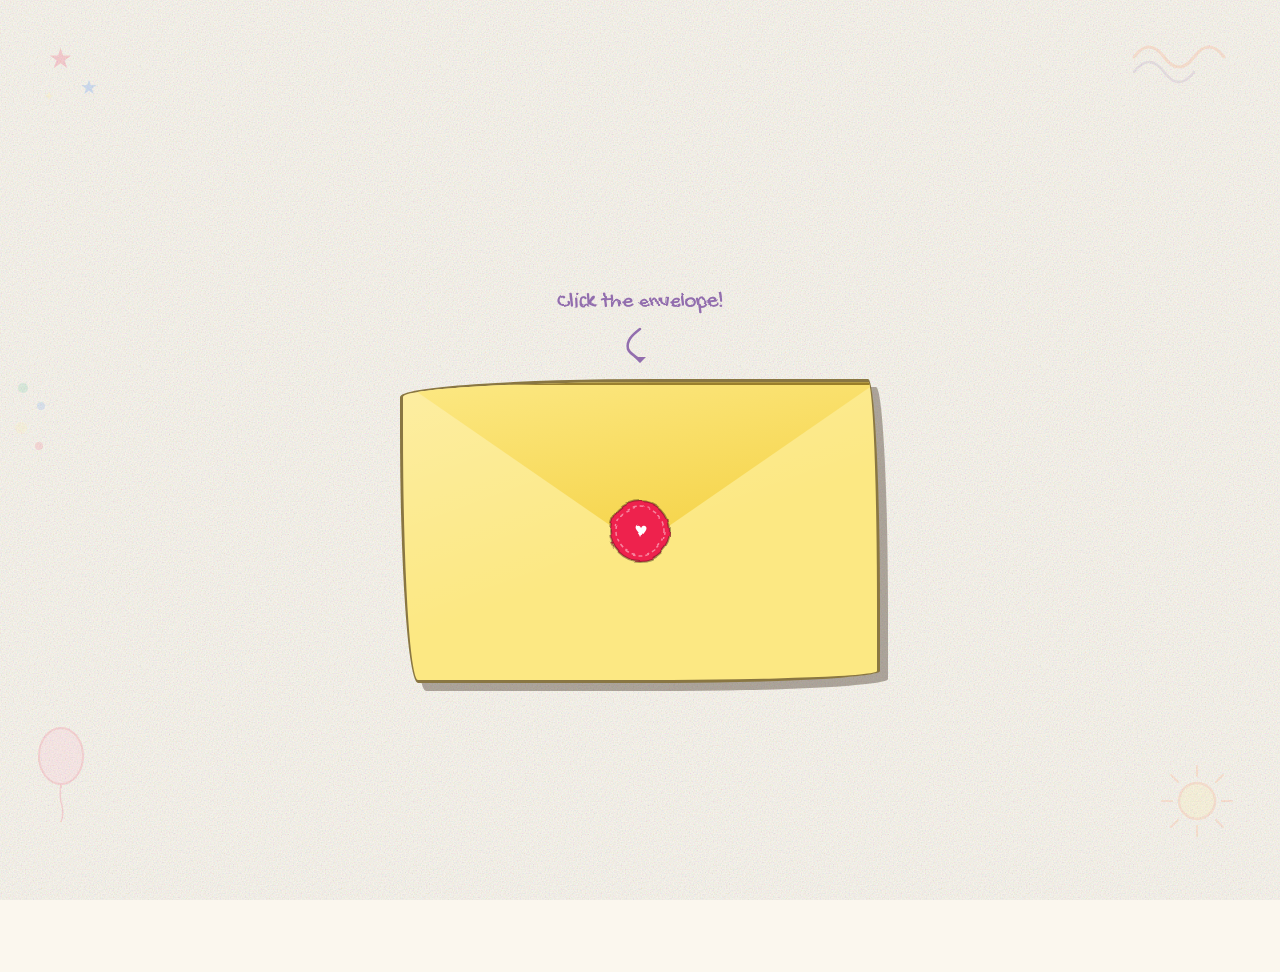
==== index.html @ c488f43e "Deploy birthday card site to GitHub Pages https://claude.ai/code/session_01Gf1XyvmVnpeqKC57etfp1r" ====
<!DOCTYPE html>
<html lang="en">
<head>
  <meta charset="UTF-8" />
  <meta name="viewport" content="width=device-width, initial-scale=1.0, viewport-fit=cover" />
  <meta name="description" content="An interactive birthday card" />
  <title>Happy Birthday!</title>

  <!-- Google Fonts: Gochi Hand (headings) + Patrick Hand (body) -->
  <link rel="preconnect" href="https://fonts.googleapis.com" />
  <link rel="preconnect" href="https://fonts.gstatic.com" crossorigin />
  <link href="https://fonts.googleapis.com/css2?family=Gochi+Hand&family=Patrick+Hand&display=swap" rel="stylesheet" />

  <link rel="stylesheet" href="style.css" />
</head>
<body>

  <!-- ============================================================
       SVG Filter Definitions
       #crayon-displace  — feTurbulence displacement for crayon stroke feel
       #wobble           — mild warp for wobbly borders
       Referenced via CSS filter: url(#crayon-displace) etc.
       ============================================================ -->
  <svg xmlns="http://www.w3.org/2000/svg" width="0" height="0" style="position:absolute;overflow:hidden" aria-hidden="true">
    <defs>
      <filter id="crayon-displace" x="-5%" y="-5%" width="110%" height="110%">
        <feTurbulence type="fractalNoise" baseFrequency="0.04 0.07" numOctaves="3" seed="2" result="noise"/>
        <feDisplacementMap in="SourceGraphic" in2="noise" scale="4" xChannelSelector="R" yChannelSelector="G"/>
      </filter>
      <filter id="wobble" x="-5%" y="-5%" width="110%" height="110%">
        <feTurbulence type="turbulence" baseFrequency="0.02 0.03" numOctaves="2" seed="5" result="noise"/>
        <feDisplacementMap in="SourceGraphic" in2="noise" scale="3" xChannelSelector="R" yChannelSelector="G"/>
      </filter>
    </defs>
  </svg>

  <!-- ============================================================
       Background scattered doodles (purely decorative, aria-hidden)
       ============================================================ -->
  <div class="bg-doodles" aria-hidden="true">
    <!-- top-left star cluster -->
    <svg style="position:absolute;top:4%;left:3%;width:80px;height:80px;opacity:.18" viewBox="0 0 80 80">
      <text x="10" y="32" font-size="28" fill="#EE204D">★</text>
      <text x="42" y="58" font-size="20" fill="#1F75FE">★</text>
      <text x="5"  y="65" font-size="14" fill="#FCE883">✦</text>
    </svg>
    <!-- top-right squiggles -->
    <svg style="position:absolute;top:3%;right:4%;width:100px;height:60px;opacity:.15" viewBox="0 0 100 60">
      <path d="M5 30 Q20 10 35 30 Q50 50 65 30 Q80 10 95 30" stroke="#FF7538" stroke-width="3" fill="none" stroke-linecap="round"/>
      <path d="M5 45 Q20 25 35 45 Q50 65 65 45" stroke="#926EAE" stroke-width="2.5" fill="none" stroke-linecap="round"/>
    </svg>
    <!-- bottom-left balloon doodle -->
    <svg style="position:absolute;bottom:8%;left:2%;width:70px;height:110px;opacity:.15" viewBox="0 0 70 110">
      <ellipse cx="35" cy="38" rx="22" ry="28" fill="#FFAACC" stroke="#EE204D" stroke-width="2"/>
      <path d="M35 66 Q33 78 36 88 Q38 96 35 104" stroke="#EE204D" stroke-width="1.5" fill="none"/>
      <line x1="35" y1="66" x2="35" y2="70" stroke="#EE204D" stroke-width="2"/>
    </svg>
    <!-- bottom-right sun -->
    <svg style="position:absolute;bottom:6%;right:3%;width:90px;height:90px;opacity:.14" viewBox="0 0 90 90">
      <circle cx="45" cy="45" r="18" fill="#FCE883" stroke="#FF7538" stroke-width="2.5"/>
      <g stroke="#FF7538" stroke-width="2" stroke-linecap="round">
        <line x1="45" y1="10" x2="45" y2="20"/>
        <line x1="45" y1="70" x2="45" y2="80"/>
        <line x1="10" y1="45" x2="20" y2="45"/>
        <line x1="70" y1="45" x2="80" y2="45"/>
        <line x1="19" y1="19" x2="26" y2="26"/>
        <line x1="64" y1="64" x2="71" y2="71"/>
        <line x1="71" y1="19" x2="64" y2="26"/>
        <line x1="26" y1="64" x2="19" y2="71"/>
      </g>
    </svg>
    <!-- mid-left dots -->
    <svg style="position:absolute;top:42%;left:1%;width:40px;height:80px;opacity:.12" viewBox="0 0 40 80">
      <circle cx="10" cy="10" r="5" fill="#1CAC78"/>
      <circle cx="28" cy="28" r="4" fill="#1F75FE"/>
      <circle cx="8"  cy="50" r="6" fill="#FCE883"/>
      <circle cx="26" cy="68" r="4" fill="#EE204D"/>
    </svg>
  </div>

  <!-- ============================================================
       Confetti Canvas — full-screen, pointer-events none
       ============================================================ -->
  <canvas id="confetti-canvas" aria-hidden="true"></canvas>

  <!-- ============================================================
       Main Stage
       ============================================================ -->
  <main id="stage" role="main">

    <!-- ======================================================
         SCENE 1 — ENVELOPE
         ====================================================== -->
    <section id="envelope-scene" aria-label="Birthday envelope">

      <!-- Hint text (changes per stage) -->
      <p class="hint" id="envelope-hint" aria-live="polite">Click the envelope!</p>
      <!-- Wobbly arrow doodle -->
      <svg class="hint-arrow" width="48" height="36" viewBox="0 0 48 36" aria-hidden="true">
        <path d="M24 2 C16 8 10 14 12 22 C14 28 20 28 24 34" stroke="#926EAE" stroke-width="2.5" fill="none" stroke-linecap="round"/>
        <polygon points="18,30 24,36 30,30" fill="#926EAE"/>
      </svg>

      <!-- Envelope: must be a button for keyboard accessibility -->
      <div id="envelope-wrap" role="presentation">
        <button id="envelope-btn"
                aria-label="Open the birthday envelope"
                style="position:absolute;inset:0;width:100%;height:100%;background:none;border:none;cursor:pointer;z-index:10;border-radius:inherit">
        </button>

        <!-- The visible envelope body -->
        <div class="env-body" aria-hidden="true">

          <!-- Triangular flap (top of envelope, 3D rotateX on open) -->
          <div class="env-flap"></div>

          <!-- Wax seal (SVG stamp) -->
          <svg class="wax-seal" viewBox="0 0 72 72" aria-hidden="true">
            <circle cx="36" cy="36" r="30" fill="#EE204D" stroke="rgba(44,26,14,.4)" stroke-width="2"/>
            <circle cx="36" cy="36" r="24" fill="none" stroke="rgba(255,255,255,.45)" stroke-width="1.5" stroke-dasharray="4 3"/>
            <text x="36" y="42" text-anchor="middle" font-family="serif" font-size="22" fill="white">♥</text>
          </svg>

          <!-- Pocket: clips peeking contents -->
          <div class="env-pocket">
            <!-- Peeking photo stack (shorter, behind, offset) -->
            <div class="peeking-photos" id="peeking-photos" aria-hidden="true">
              <!-- Visual stack lines to imply multiple photos -->
              <div style="position:absolute;inset:4px;background:#F9F9F9;border-radius:4px;border:2px solid rgba(44,26,14,.15);transform:rotate(4deg)"></div>
              <div style="position:absolute;inset:4px;background:white;border-radius:4px;border:2px solid rgba(44,26,14,.2)"></div>
            </div>

            <!-- Peeking card (taller, in front) -->
            <div class="peeking-card" id="peeking-card" aria-hidden="true">
              <!-- Pull hint floats above card -->
              <span id="pull-hint">Pull the card out ↑</span>
            </div>
          </div><!-- /env-pocket -->

        </div><!-- /env-body -->
      </div><!-- /envelope-wrap -->
    </section>

    <!-- ======================================================
         SCENE 2 — GREETING CARD (free, center-stage)
         ====================================================== -->
    <div id="greeting-card" role="region" aria-label="Greeting card" aria-hidden="true">
      <!-- Doodle decorations inside card -->
      <svg class="card-doodles" width="100%" height="60" viewBox="0 0 280 60" aria-hidden="true" style="display:block;margin-bottom:8px">
        <!-- balloons -->
        <ellipse cx="30" cy="28" rx="14" ry="18" fill="#EE204D" opacity=".85"/>
        <line x1="30" y1="46" x2="28" y2="58" stroke="#B4674D" stroke-width="1.5"/>
        <ellipse cx="58" cy="22" rx="12" ry="16" fill="#1F75FE" opacity=".85"/>
        <line x1="58" y1="38" x2="60" y2="58" stroke="#B4674D" stroke-width="1.5"/>
        <ellipse cx="82" cy="30" rx="11" ry="14" fill="#FCE883" stroke="#FF7538" stroke-width="1.5" opacity=".9"/>
        <line x1="82" y1="44" x2="80" y2="58" stroke="#B4674D" stroke-width="1.5"/>
        <!-- sun top-right -->
        <circle cx="248" cy="18" r="12" fill="#FCE883" stroke="#FF7538" stroke-width="1.5"/>
        <g stroke="#FF7538" stroke-width="1.5" stroke-linecap="round">
          <line x1="248" y1="2"  x2="248" y2="6"/>
          <line x1="248" y1="30" x2="248" y2="34"/>
          <line x1="233" y1="18" x2="237" y2="18"/>
          <line x1="259" y1="18" x2="263" y2="18"/>
          <line x1="238" y1="8"  x2="241" y2="11"/>
          <line x1="255" y1="25" x2="258" y2="28"/>
        </g>
        <!-- squiggle separator -->
        <path d="M100 52 Q115 42 130 52 Q145 62 160 52 Q175 42 190 52 Q205 62 220 52" stroke="#926EAE" stroke-width="2" fill="none" stroke-linecap="round" opacity=".7"/>
      </svg>

      <h1 id="card-greeting-text"></h1>

      <!-- More doodles below the text -->
      <svg class="card-doodles" width="100%" height="48" viewBox="0 0 280 48" aria-hidden="true" style="display:block;margin-top:10px">
        <!-- confetti dots -->
        <circle cx="20"  cy="20" r="5" fill="#EE204D"/>
        <circle cx="45"  cy="35" r="4" fill="#1CAC78"/>
        <circle cx="70"  cy="12" r="6" fill="#FCE883" stroke="#FF7538" stroke-width="1"/>
        <circle cx="200" cy="30" r="5" fill="#1F75FE"/>
        <circle cx="228" cy="14" r="4" fill="#FFAACC"/>
        <circle cx="255" cy="36" r="6" fill="#926EAE"/>
        <!-- stars -->
        <text x="100" y="28" font-size="16" fill="#FF7538">★</text>
        <text x="140" y="22" font-size="12" fill="#1CAC78">✦</text>
        <text x="165" y="38" font-size="18" fill="#EE204D">★</text>
      </svg>
    </div>

    <!-- ======================================================
         SCENE 3 — LETTER (folded accordion)
         ====================================================== -->
    <section id="letter-scene" aria-label="Birthday letter">
      <p class="fold-hint" id="fold-hint">Pull down to unfold ✶</p>

      <div id="letter-accordion"
           role="region"
           aria-label="Unfolding letter"
           style="perspective: 800px;">

        <!-- Panel 1 (always visible, top) -->
        <div class="letter-panel" id="panel-1" style="transform-origin: bottom center; position:relative; z-index:4;">
          <h2 id="letter-title-el"></h2>
          <p id="letter-p0"></p>
        </div>

        <!-- Panel 2: opens downward, transform-origin top -->
        <div class="letter-panel" id="panel-2" style="transform-origin: top center; position:relative; z-index:3; transform: rotateX(-180deg);">
          <p id="letter-p1"></p>
        </div>

        <!-- Panel 3: zig-zag, opens downward, transform-origin top -->
        <div class="letter-panel" id="panel-3" style="transform-origin: top center; position:relative; z-index:2; transform: rotateX(180deg);">
          <p id="letter-p2"></p>
        </div>

        <!-- Panel 4: opens downward, transform-origin top -->
        <div class="letter-panel" id="panel-4" style="transform-origin: top center; position:relative; z-index:1; transform: rotateX(-180deg);">
          <p id="letter-p3"></p>
          <span class="signoff" id="letter-signoff-el"></span>
          <p class="ps">P.S. There's something else in the envelope… 📸 Pull out the photos!</p>
          <!-- doodle arrow pointing down -->
          <svg width="40" height="30" viewBox="0 0 40 30" style="display:block;margin:8px auto 0" aria-hidden="true">
            <path d="M20 2 Q18 14 20 22" stroke="#FF7538" stroke-width="2.5" fill="none" stroke-linecap="round"/>
            <polygon points="14,20 20,28 26,20" fill="#FF7538"/>
          </svg>
        </div>

      </div>
    </section>

    <!-- ======================================================
         SCENE 4 — GALLERY (polaroid stack from envelope)
         ====================================================== -->
    <section id="gallery-scene" aria-label="Photo gallery">
      <p class="swipe-hint" id="swipe-hint">Swipe the photos ↔</p>

      <!-- Second envelope (reappears to hold photos) -->
      <div id="gallery-envelope-wrap" role="presentation">
        <div class="env-body" aria-hidden="true" style="background:#FCE883;border:3px solid rgba(44,26,14,.5)">
          <div class="env-flap" style="pointer-events:none"></div>
          <div class="env-pocket" id="gallery-pocket">
            <!-- Polaroid stack is injected here by JS -->
          </div>
        </div>
      </div>

      <!-- Free polaroid stack (center stage after pull-out) — filled by JS -->
      <div id="polaroid-free-stack" aria-label="Swipeable photo stack" style="position:relative;width:clamp(140px,45vmin,230px);height:clamp(200px,60vmin,310px);margin-top:24px;display:none">
      </div>

    </section>

  </main><!-- /stage -->

  <!-- Load config first so CONFIG is available in app.js -->
  <script src="config.js"></script>
  <script src="app.js"></script>
</body>
</html>
---- style.css ----
/* ============================================================
   style.css — Birthday Card Visual Style
   "Crayola crayon" aesthetic: wobbly borders, stop-motion feel
   ============================================================ */

/* ---------- Google Fonts ---------- */
@import url('https://fonts.googleapis.com/css2?family=Gochi+Hand&family=Patrick+Hand&display=swap');

/* ---------- CSS Custom Properties ---------- */
:root {
  --crayon-red:    #EE204D;
  --crayon-orange: #FF7538;
  --crayon-yellow: #FCE883;
  --crayon-green:  #1CAC78;
  --crayon-blue:   #1F75FE;
  --crayon-violet: #926EAE;
  --crayon-pink:   #FFAACC;
  --crayon-brown:  #B4674D;
  --paper:         #FBF7EE;
  --ink:           #2C1A0E;

  --font-hand:  'Gochi Hand', cursive;
  --font-body:  'Patrick Hand', cursive;

  /* chunky shadow offsets */
  --shadow-sm:  3px 3px 0 rgba(44,26,14,.25);
  --shadow-md:  5px 5px 0 rgba(44,26,14,.3);
  --shadow-lg:  8px 8px 0 rgba(44,26,14,.35);
}

/* ---------- Reset & Base ---------- */
*, *::before, *::after { box-sizing: border-box; margin: 0; padding: 0; }

html, body {
  height: 100%;
  overflow-x: hidden;
  overscroll-behavior: none;           /* stop pull-to-refresh */
  background-color: var(--paper);
  color: var(--ink);
  font-family: var(--font-body);
  font-size: 16px;
}

/* Grain overlay — SVG feTurbulence as data-URI */
body::before {
  content: '';
  position: fixed;
  inset: 0;
  pointer-events: none;
  z-index: 0;
  opacity: .35;
  background-image: url("data:image/svg+xml,%3Csvg xmlns='http://www.w3.org/2000/svg' width='300' height='300'%3E%3Cfilter id='noise'%3E%3CfeTurbulence type='fractalNoise' baseFrequency='0.75' numOctaves='4' stitchTiles='stitch'/%3E%3C/filter%3E%3Crect width='300' height='300' filter='url(%23noise)' opacity='1'/%3E%3C/svg%3E");
  background-size: 300px 300px;
}

/* ---------- Stage wrapper ---------- */
#stage {
  position: relative;
  z-index: 1;
  display: flex;
  flex-direction: column;
  align-items: center;
  min-height: 100dvh;
  padding: clamp(16px, 4vmin, 48px);
  gap: 24px;
}

/* ---------- Background doodles ---------- */
.bg-doodles {
  position: fixed;
  inset: 0;
  pointer-events: none;
  z-index: 0;
  overflow: hidden;
}

/* ---------- SVG Filters (defined in HTML, referenced here) ---------- */

/* Crayon filter applied to headings and decorative text */
.crayon-text {
  filter: url(#crayon-displace);
}

/* ---------- STAGE 1 — Envelope ---------- */
#envelope-scene {
  display: flex;
  flex-direction: column;
  align-items: center;
  justify-content: center;
  min-height: 100dvh;
  width: 100%;
  position: relative;
}

/* hint text */
.hint {
  font-family: var(--font-hand);
  font-size: clamp(1rem, 3vmin, 1.4rem);
  color: var(--crayon-violet);
  filter: url(#crayon-displace);
  margin-bottom: 12px;
  animation: hint-wiggle 2s steps(4) infinite;
  user-select: none;
}

@keyframes hint-wiggle {
  0%   { transform: rotate(0deg); }
  25%  { transform: rotate(-2deg); }
  50%  { transform: rotate(0deg); }
  75%  { transform: rotate(2deg); }
  100% { transform: rotate(0deg); }
}

/* wobbly arrow doodle under hint */
.hint-arrow {
  display: block;
  margin: 0 auto 16px;
  animation: arrow-bounce 1.5s steps(3) infinite;
}

@keyframes arrow-bounce {
  0%,100% { transform: translateY(0); }
  50%      { transform: translateY(6px); }
}

/* ---------- Envelope component ---------- */
#envelope-wrap {
  position: relative;
  width: clamp(260px, 70vmin, 480px);
  /* perspective for 3-D flap */
  perspective: 800px;
  cursor: pointer;
  animation: env-idle 3s steps(6) infinite;
}

@keyframes env-idle {
  0%,100% { transform: rotate(0deg) translateY(0); }
  20%      { transform: rotate(-1deg) translateY(-3px); }
  40%      { transform: rotate(0deg) translateY(-6px); }
  60%      { transform: rotate(1deg) translateY(-3px); }
  80%      { transform: rotate(0deg) translateY(0); }
}

#envelope-wrap.flap-open { animation: none; }

/* Envelope body */
.env-body {
  position: relative;
  width: 100%;
  padding-bottom: 62%;             /* landscape ratio */
  background: var(--crayon-yellow);
  border: 3px solid rgba(44,26,14,.55);
  border-radius: 255px 12px 230px 18px / 18px 230px 12px 255px;
  box-shadow: var(--shadow-lg);
  overflow: hidden;
}

/* Inner envelope shading */
.env-body::after {
  content: '';
  position: absolute;
  inset: 0;
  background: linear-gradient(160deg, rgba(255,255,255,.25) 0%, transparent 55%);
  pointer-events: none;
}

/* Envelope pocket — clips the peeking card and photos */
.env-pocket {
  position: absolute;
  bottom: 0;
  left: 0;
  right: 0;
  /* top half of envelope body = envelope opening */
  top: 38%;
  overflow: hidden;
  z-index: 2;
}

/* Wax seal */
.wax-seal {
  position: absolute;
  top: 50%;
  left: 50%;
  transform: translate(-50%, -50%);
  width: clamp(48px, 10vmin, 72px);
  height: clamp(48px, 10vmin, 72px);
  z-index: 5;
  filter: url(#crayon-displace);
  transition: opacity .3s steps(3);
}

#envelope-wrap.flap-open .wax-seal { opacity: 0; pointer-events: none; }

/* Envelope flap */
.env-flap {
  position: absolute;
  top: 0;
  left: 0;
  right: 0;
  height: 55%;
  background: #F4D03F;
  border: 3px solid rgba(44,26,14,.45);
  border-bottom: none;
  border-radius: 12px 6px 0 0;
  transform-origin: top center;
  transform-style: preserve-3d;
  /* closed */
  transform: rotateX(0deg);
  transition: transform .6s steps(8);
  z-index: 4;
  clip-path: polygon(0 0, 100% 0, 50% 100%);
  background: linear-gradient(170deg, #FCE883 0%, #F4D03F 100%);
}

#envelope-wrap.flap-open .env-flap {
  transform: rotateX(-175deg);
}

/* ---------- Peeking card and photo stack ---------- */
.peeking-card,
.peeking-photos {
  position: absolute;
  bottom: 0;
  transition: bottom .5s steps(6);
}

/* only appear after flap opens */
.peeking-card {
  left: 50%;
  transform: translateX(-50%);
  width: 45%;
  height: 140%;          /* taller than pocket so it peeks */
  background: white;
  border: 3px solid rgba(44,26,14,.4);
  border-radius: 8px 8px 4px 4px;
  box-shadow: var(--shadow-md);
  cursor: grab;
  z-index: 3;
  display: flex;
  align-items: flex-end;
  justify-content: center;
  padding-bottom: 6px;
  font-family: var(--font-hand);
  font-size: .75rem;
  color: var(--crayon-violet);
  opacity: 0;
  pointer-events: none;
  touch-action: none;
}

.peeking-photos {
  left: 62%;
  width: 35%;
  height: 100%;
  background: white;
  border: 3px solid rgba(44,26,14,.4);
  border-radius: 8px 8px 4px 4px;
  box-shadow: 3px 3px 0 rgba(44,26,14,.2);
  z-index: 2;
  opacity: 0;
  pointer-events: none;
  transform: translateX(-10%) rotate(6deg);
}

#envelope-wrap.flap-open .peeking-card,
#envelope-wrap.flap-open .peeking-photos {
  opacity: 1;
}

#envelope-wrap.flap-open .peeking-card {
  pointer-events: auto;
  bottom: 30%;   /* peek amount */
}

#envelope-wrap.flap-open .peeking-photos {
  bottom: 10%;
}

/* ---------- Drag hint on the card ---------- */
#pull-hint {
  position: absolute;
  top: -2.5rem;
  left: 50%;
  transform: translateX(-50%);
  font-family: var(--font-hand);
  font-size: clamp(.8rem, 2.5vmin, 1rem);
  color: var(--crayon-blue);
  white-space: nowrap;
  opacity: 0;
  transition: opacity .4s steps(4);
  pointer-events: none;
  filter: url(#crayon-displace);
}
#envelope-wrap.flap-open #pull-hint { opacity: 1; }

/* ---------- STAGE 2 — Greeting Card (free) ---------- */
#greeting-card {
  display: none;
  position: fixed;
  top: 50%;
  left: 50%;
  transform: translate(-50%, -50%);
  width: clamp(220px, 60vmin, 360px);
  background: white;
  border: 4px solid rgba(44,26,14,.5);
  border-radius: 230px 18px 210px 22px / 22px 215px 18px 230px;
  box-shadow: var(--shadow-lg);
  padding: clamp(24px, 5vmin, 40px) clamp(20px, 4vmin, 32px);
  z-index: 20;
  text-align: center;
  filter: url(#crayon-displace);
}

#greeting-card h1 {
  font-family: var(--font-hand);
  font-size: clamp(1.6rem, 6vmin, 2.8rem);
  color: var(--crayon-red);
  line-height: 1.2;
  margin-bottom: .75rem;
}

/* card doodles */
.card-doodles {
  pointer-events: none;
  user-select: none;
}

/* ---------- Confetti Canvas ---------- */
#confetti-canvas {
  position: fixed;
  inset: 0;
  z-index: 30;
  pointer-events: none;
  display: none;
}

/* ---------- STAGE 3 — Letter ---------- */
#letter-scene {
  display: none;
  flex-direction: column;
  align-items: center;
  width: 100%;
  max-width: 540px;
  margin: 0 auto;
  padding: 24px 0 80px;
  z-index: 10;
  position: relative;
}

/* Accordion letter wrapper */
#letter-accordion {
  width: clamp(260px, 85vw, 460px);
  position: relative;
  cursor: ns-resize;
  touch-action: none;
  user-select: none;
}

/* Each letter panel */
.letter-panel {
  position: relative;
  background: white;
  border: 3px solid rgba(44,26,14,.4);
  border-radius: 6px 18px 6px 18px / 18px 6px 18px 6px;
  overflow: hidden;
  /* lined-paper */
  background-image:
    repeating-linear-gradient(
      transparent,
      transparent 27px,
      #BDE0FF 28px
    );
  background-size: 100% 28px;
  background-position-y: 40px;
  padding: 12px 20px 20px;
  box-shadow: var(--shadow-sm);
  transform-origin: top center;
  /* start folded */
  transition: transform .1s steps(2);
}

/* crease shadow on folded panels */
.letter-panel + .letter-panel::before {
  content: '';
  position: absolute;
  top: 0;
  left: 0;
  right: 0;
  height: 10px;
  background: linear-gradient(to bottom, rgba(0,0,0,.15), transparent);
  pointer-events: none;
  z-index: 1;
}

.letter-panel h2 {
  font-family: var(--font-hand);
  font-size: clamp(1.2rem, 4vmin, 1.7rem);
  color: var(--crayon-blue);
  margin-bottom: 16px;
  margin-top: 8px;
  filter: url(#crayon-displace);
}

.letter-panel p {
  font-family: var(--font-body);
  font-size: clamp(.9rem, 2.5vmin, 1.05rem);
  line-height: 1.75;
  color: var(--ink);
  margin-bottom: 12px;
}

.letter-panel .signoff {
  font-family: var(--font-hand);
  font-size: clamp(1rem, 3vmin, 1.25rem);
  color: var(--crayon-violet);
  margin-top: 16px;
  display: block;
}

.letter-panel .ps {
  margin-top: 20px;
  font-family: var(--font-hand);
  font-size: clamp(.85rem, 2.5vmin, 1rem);
  color: var(--crayon-orange);
}

.fold-hint {
  font-family: var(--font-hand);
  font-size: clamp(.9rem, 2.8vmin, 1.1rem);
  color: var(--crayon-green);
  text-align: center;
  margin-bottom: 4px;
  filter: url(#crayon-displace);
  animation: hint-wiggle 2.5s steps(4) infinite;
}

/* ---------- STAGE 4 — Polaroid Gallery ---------- */
#gallery-scene {
  display: none;
  flex-direction: column;
  align-items: center;
  width: 100%;
  padding: 24px 0 80px;
  z-index: 10;
  position: relative;
}

#gallery-envelope-wrap {
  position: relative;
  width: clamp(240px, 65vmin, 420px);
  perspective: 800px;
  margin-bottom: 32px;
}

/* reuse env-body style for gallery envelope */
#gallery-envelope-wrap .env-body {
  cursor: default;
}

/* polaroid stack container inside gallery envelope pocket */
#polaroid-stack {
  position: absolute;
  bottom: 0;
  left: 50%;
  transform: translateX(-50%);
  width: 55%;
  z-index: 3;
  cursor: grab;
  touch-action: none;
  transition: bottom .4s steps(5);
}

#gallery-envelope-wrap.photos-visible #polaroid-stack {
  bottom: 32%;
}

/* Individual polaroid */
.polaroid {
  position: absolute;
  bottom: 0;
  left: 50%;
  width: clamp(140px, 40vmin, 220px);
  background: white;
  border: 3px solid rgba(44,26,14,.3);
  box-shadow: var(--shadow-md);
  padding: clamp(8px, 2vmin, 12px);
  padding-bottom: clamp(28px, 7vmin, 44px);
  border-radius: 4px;
  transform-origin: center bottom;
  pointer-events: none;
  user-select: none;
}

/* tape strip on top of polaroid */
.polaroid::before {
  content: '';
  position: absolute;
  top: -10px;
  left: 50%;
  transform: translateX(-50%) rotate(-3deg);
  width: 40%;
  height: 18px;
  background: rgba(252,232,131,.7);
  border: 1px solid rgba(44,26,14,.2);
  border-radius: 2px;
}

.polaroid.top-card {
  pointer-events: auto;
}

/* photo area inside polaroid */
.polaroid-photo {
  width: 100%;
  /* 4:3 */
  padding-bottom: 75%;
  position: relative;
  overflow: hidden;
  background: #ddd;
}

.polaroid-photo img {
  position: absolute;
  inset: 0;
  width: 100%;
  height: 100%;
  object-fit: cover;
  display: block;
}

/* crayon placeholder canvas */
.polaroid-photo canvas {
  position: absolute;
  inset: 0;
  width: 100%;
  height: 100%;
}

.polaroid-caption {
  font-family: var(--font-hand);
  font-size: clamp(.75rem, 2.2vmin, .95rem);
  color: var(--ink);
  text-align: center;
  margin-top: 6px;
  line-height: 1.3;
}

/* swipe hint */
.swipe-hint {
  font-family: var(--font-hand);
  font-size: clamp(.85rem, 2.5vmin, 1rem);
  color: var(--crayon-pink);
  margin-top: 12px;
  filter: url(#crayon-displace);
  animation: hint-wiggle 2s steps(4) infinite;
}

/* ---------- Freestanding greeting-card (pulled out) ---------- */
#greeting-card.visible {
  display: block;
  animation: card-pop-in .5s steps(5) forwards;
}

@keyframes card-pop-in {
  0%   { transform: translate(-50%, -50%) scale(.4) rotate(-8deg); opacity: 0; }
  40%  { transform: translate(-50%, -50%) scale(1.08) rotate(2deg); opacity: 1; }
  70%  { transform: translate(-50%, -50%) scale(.97) rotate(-1deg); }
  100% { transform: translate(-50%, -50%) scale(1) rotate(0deg); }
}

/* ---------- Letter reveal animation ---------- */
@keyframes letter-drop {
  0%   { transform: translateY(-60px); opacity: 0; }
  40%  { transform: translateY(6px);   opacity: 1; }
  70%  { transform: translateY(-3px); }
  100% { transform: translateY(0); }
}

/* ---------- Polaroid fling animation ---------- */
@keyframes polaroid-fling-left {
  0%   { transform: translateX(0)      rotate(0deg);    opacity: 1; }
  50%  { transform: translateX(-180px) rotate(-30deg);  opacity: .6; }
  100% { transform: translateX(-400px) rotate(-55deg);  opacity: 0; }
}
@keyframes polaroid-fling-right {
  0%   { transform: translateX(0)     rotate(0deg);   opacity: 1; }
  50%  { transform: translateX(180px) rotate(30deg);  opacity: .6; }
  100% { transform: translateX(400px) rotate(55deg);  opacity: 0; }
}

/* ---------- Utility ---------- */
.hidden { display: none !important; }

/* wide screens — decorative side doodles */
@media (min-width: 740px) {
  .bg-doodles svg {
    opacity: .22;
  }
}
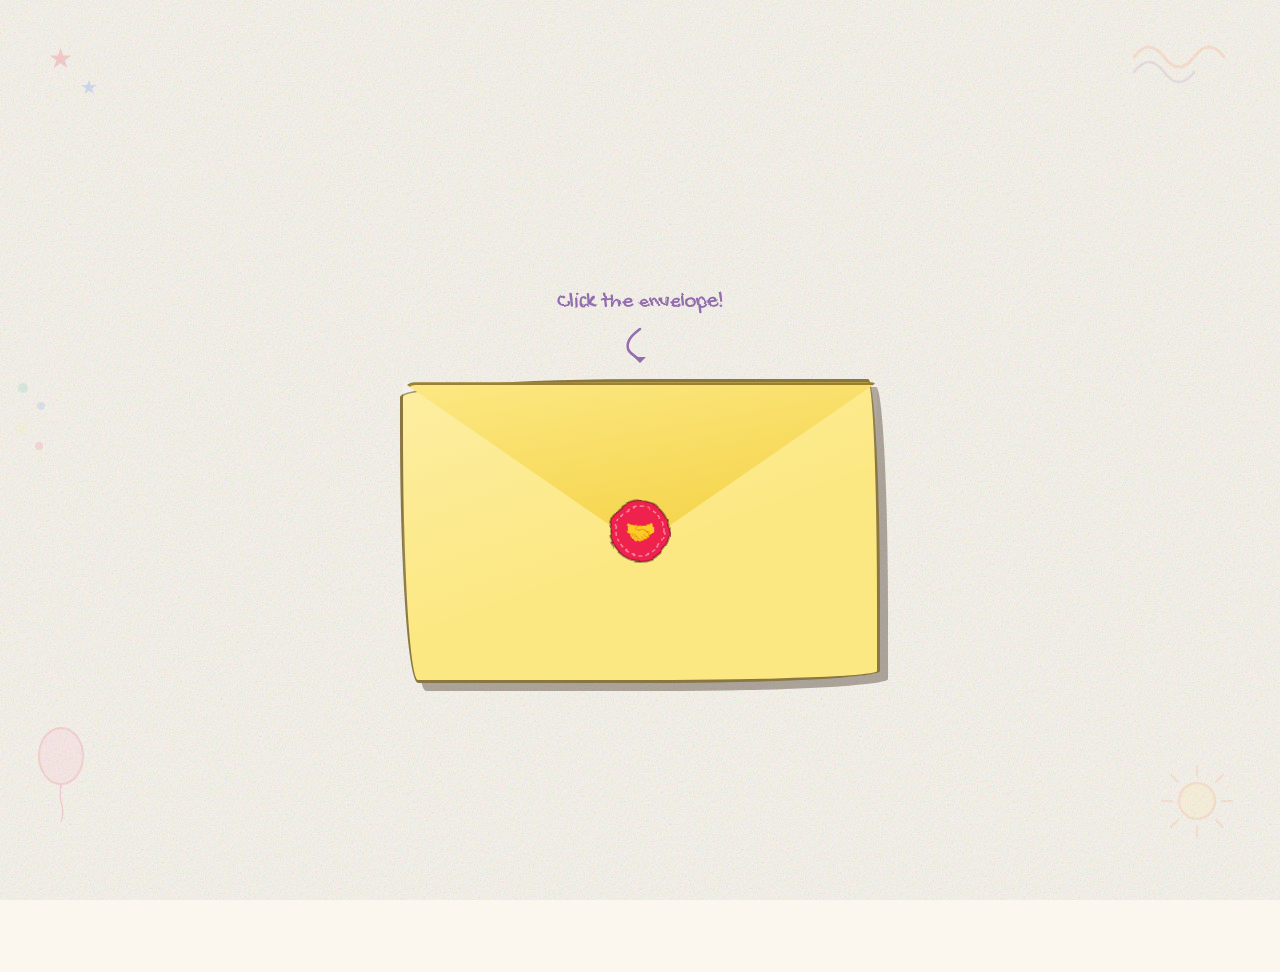
==== commit c8c73872: "Deploy UX fix round https://claude.ai/code/session_01Gf1XyvmVnpeqKC57etfp1r" ====
--- a/index.html
+++ b/index.html
@@ -118,26 +118,29 @@
           <svg class="wax-seal" viewBox="0 0 72 72" aria-hidden="true">
             <circle cx="36" cy="36" r="30" fill="#EE204D" stroke="rgba(44,26,14,.4)" stroke-width="2"/>
             <circle cx="36" cy="36" r="24" fill="none" stroke="rgba(255,255,255,.45)" stroke-width="1.5" stroke-dasharray="4 3"/>
-            <text x="36" y="42" text-anchor="middle" font-family="serif" font-size="22" fill="white">♥</text>
+            <text x="36" y="44" text-anchor="middle" font-family="serif" font-size="24">🤝</text>
           </svg>
 
-          <!-- Pocket: clips peeking contents -->
+          <!-- Pocket: provides the paper-in-envelope look -->
           <div class="env-pocket">
-            <!-- Peeking photo stack (shorter, behind, offset) -->
-            <div class="peeking-photos" id="peeking-photos" aria-hidden="true">
-              <!-- Visual stack lines to imply multiple photos -->
-              <div style="position:absolute;inset:4px;background:#F9F9F9;border-radius:4px;border:2px solid rgba(44,26,14,.15);transform:rotate(4deg)"></div>
-              <div style="position:absolute;inset:4px;background:white;border-radius:4px;border:2px solid rgba(44,26,14,.2)"></div>
-            </div>
-
-            <!-- Peeking card (taller, in front) -->
-            <div class="peeking-card" id="peeking-card" aria-hidden="true">
-              <!-- Pull hint floats above card -->
-              <span id="pull-hint">Pull the card out ↑</span>
-            </div>
           </div><!-- /env-pocket -->
 
         </div><!-- /env-body -->
+
+        <!-- Peeking items live OUTSIDE env-body so overflow:hidden doesn't clip them -->
+        <!-- Peeking photo stack (shorter, behind, offset) -->
+        <div class="peeking-photos" id="peeking-photos" aria-hidden="true">
+          <!-- Visual stack lines to imply multiple photos -->
+          <div style="position:absolute;inset:4px;background:#F9F9F9;border-radius:4px;border:2px solid rgba(44,26,14,.15);transform:rotate(4deg)"></div>
+          <div style="position:absolute;inset:4px;background:white;border-radius:4px;border:2px solid rgba(44,26,14,.2)"></div>
+        </div>
+
+        <!-- Peeking card (taller, in front) -->
+        <div class="peeking-card" id="peeking-card" aria-hidden="true">
+          <!-- Pull hint floats above card -->
+          <span id="pull-hint">Pull the card out ↑</span>
+        </div>
+
       </div><!-- /envelope-wrap -->
     </section>
 
@@ -190,7 +193,7 @@
          SCENE 3 — LETTER (folded accordion)
          ====================================================== -->
     <section id="letter-scene" aria-label="Birthday letter">
-      <p class="fold-hint" id="fold-hint">Pull down to unfold ✶</p>
+      <p class="fold-hint" id="fold-hint">Tap or pull down to unfold ✶</p>
 
       <div id="letter-accordion"
            role="region"
@@ -250,7 +253,25 @@
 
     </section>
 
+    <!-- ======================================================
+         NAV BAR — Letter <-> Gallery navigation (Bug 5)
+         ====================================================== -->
+    <nav id="scene-nav" class="scene-nav hidden" aria-label="Navigate scenes">
+      <button id="nav-letter-btn" class="nav-btn nav-btn--active">✉ Letter</button>
+      <button id="nav-gallery-btn" class="nav-btn">📸 Photos</button>
+    </nav>
+
   </main><!-- /stage -->
+
+  <!-- ======================================================
+       POLAROID MODAL — tap to zoom (Bug 7)
+       ====================================================== -->
+  <div id="polaroid-modal" class="polaroid-modal hidden" role="dialog" aria-modal="true" aria-label="Photo enlarged">
+    <div class="polaroid-modal-backdrop"></div>
+    <div class="polaroid-modal-inner">
+      <!-- polaroid content injected by JS -->
+    </div>
+  </div>
 
   <!-- Load config first so CONFIG is available in app.js -->
   <script src="config.js"></script>
--- a/style.css
+++ b/style.css
@@ -60,6 +60,7 @@
   display: flex;
   flex-direction: column;
   align-items: center;
+  min-height: 100vh;
   min-height: 100dvh;
   padding: clamp(16px, 4vmin, 48px);
   gap: 24px;
@@ -87,6 +88,7 @@
   flex-direction: column;
   align-items: center;
   justify-content: center;
+  min-height: 100vh;
   min-height: 100dvh;
   width: 100%;
   position: relative;
@@ -152,7 +154,6 @@
   border: 3px solid rgba(44,26,14,.55);
   border-radius: 255px 12px 230px 18px / 18px 230px 12px 255px;
   box-shadow: var(--shadow-lg);
-  overflow: hidden;
 }
 
 /* Inner envelope shading */
@@ -260,6 +261,7 @@
   opacity: 0;
   pointer-events: none;
   transform: translateX(-10%) rotate(6deg);
+  touch-action: none;
 }
 
 #envelope-wrap.flap-open .peeking-card,
@@ -342,7 +344,7 @@
   width: 100%;
   max-width: 540px;
   margin: 0 auto;
-  padding: 24px 0 80px;
+  padding: 24px 0 96px;
   z-index: 10;
   position: relative;
 }
@@ -440,7 +442,7 @@
   flex-direction: column;
   align-items: center;
   width: 100%;
-  padding: 24px 0 80px;
+  padding: 24px 0 96px;
   z-index: 10;
   position: relative;
 }
@@ -588,6 +590,94 @@
   100% { transform: translateX(400px) rotate(55deg);  opacity: 0; }
 }
 
+/* ---------- Scene Navigation Bar (Bug 5) ---------- */
+.scene-nav {
+  position: fixed;
+  bottom: 16px;
+  left: 50%;
+  transform: translateX(-50%);
+  display: flex;
+  gap: 12px;
+  z-index: 100;
+  background: var(--paper);
+  border: 3px solid rgba(44,26,14,.4);
+  border-radius: 255px 12px 230px 18px / 18px 230px 12px 255px;
+  padding: 8px 16px;
+  box-shadow: var(--shadow-md);
+  filter: url(#crayon-displace);
+}
+.nav-btn {
+  font-family: var(--font-hand);
+  font-size: clamp(.85rem, 2.5vmin, 1rem);
+  background: none;
+  border: 2px solid rgba(44,26,14,.3);
+  border-radius: 200px 8px 190px 12px / 8px 180px 12px 200px;
+  padding: 6px 14px;
+  cursor: pointer;
+  color: var(--ink);
+  transition: background .1s steps(2);
+}
+.nav-btn--active {
+  background: var(--crayon-yellow);
+}
+.nav-btn:active {
+  background: var(--crayon-orange);
+}
+
+/* ---------- Polaroid Modal (Bug 7) ---------- */
+.polaroid-modal {
+  position: fixed;
+  inset: 0;
+  z-index: 200;
+  display: flex;
+  align-items: center;
+  justify-content: center;
+}
+.polaroid-modal.hidden { display: none !important; }
+.polaroid-modal-backdrop {
+  position: absolute;
+  inset: 0;
+  background: rgba(44,26,14,.55);
+}
+.polaroid-modal-inner {
+  position: relative;
+  z-index: 1;
+  width: min(90vmin, 340px);
+  background: white;
+  border: 4px solid rgba(44,26,14,.5);
+  border-radius: 6px;
+  padding: clamp(10px, 3vmin, 16px);
+  padding-bottom: clamp(36px, 8vmin, 52px);
+  box-shadow: var(--shadow-lg);
+  animation: modal-pop .3s steps(5) forwards;
+}
+@keyframes modal-pop {
+  0%   { transform: scale(.3) rotate(-8deg); opacity: 0; }
+  60%  { transform: scale(1.06) rotate(1deg); opacity: 1; }
+  100% { transform: scale(1) rotate(0deg); opacity: 1; }
+}
+.polaroid-modal-photo {
+  width: 100%;
+  padding-bottom: 75%;
+  position: relative;
+  overflow: hidden;
+  background: #ddd;
+}
+.polaroid-modal-photo img {
+  position: absolute;
+  inset: 0;
+  width: 100%;
+  height: 100%;
+  object-fit: cover;
+}
+.polaroid-modal-caption {
+  font-family: var(--font-hand);
+  font-size: clamp(.85rem, 2.5vmin, 1.05rem);
+  text-align: center;
+  margin-top: 8px;
+  color: var(--ink);
+}
+
 /* ---------- Utility ---------- */
 .hidden { display: none !important; }
 
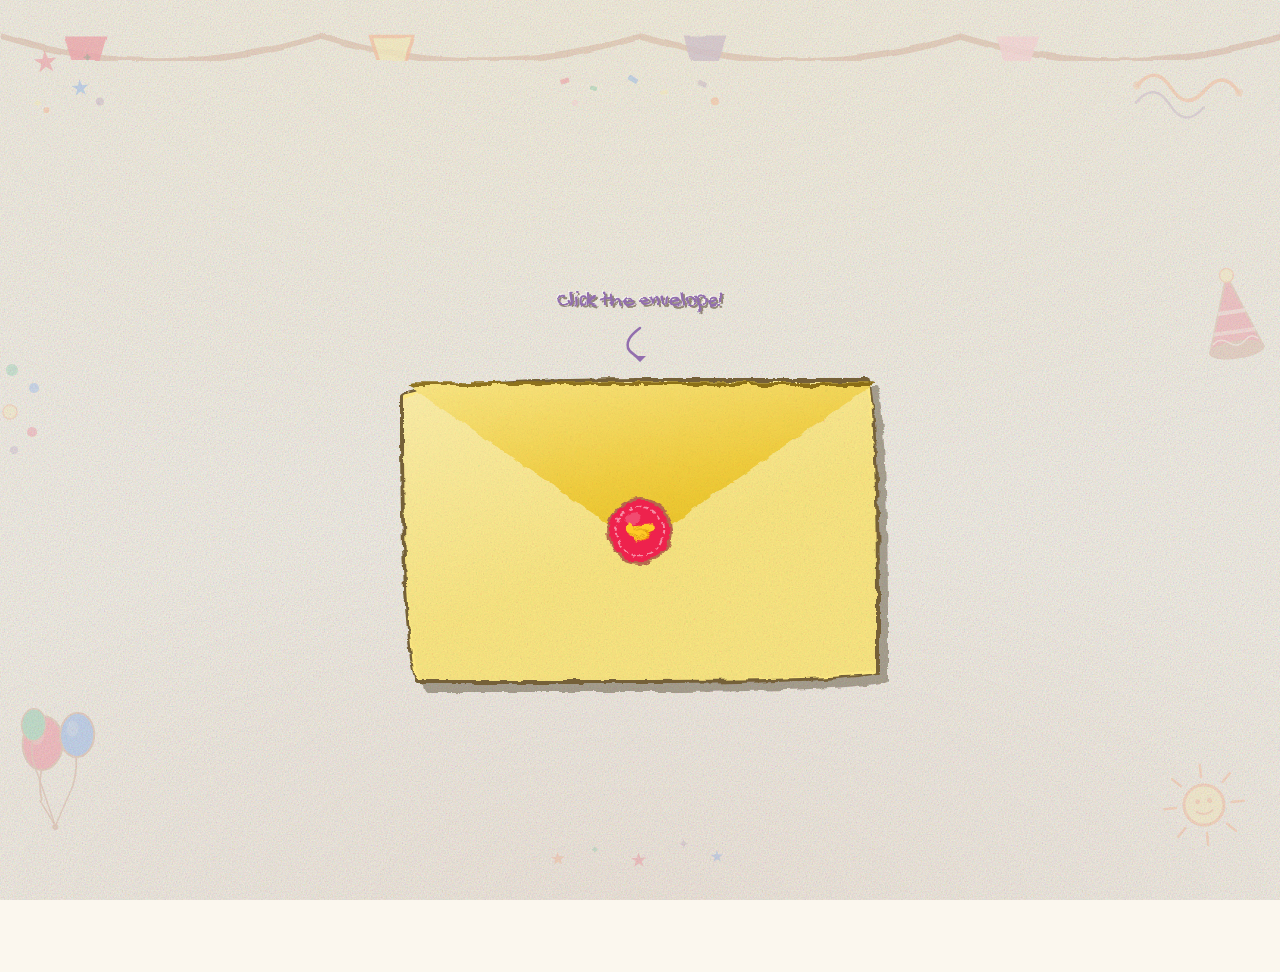
==== commit 803cb37b: "Deploy artsy style pass https://claude.ai/code/session_01Gf1XyvmVnpeqKC57etfp1r" ====
--- a/index.html
+++ b/index.html
@@ -19,64 +19,182 @@
        SVG Filter Definitions
        #crayon-displace  — feTurbulence displacement for crayon stroke feel
        #wobble           — mild warp for wobbly borders
+       #paper-grain      — heavier grain for letter panels / polaroids
+       #marker-outline   — bold marker re-outline effect
        Referenced via CSS filter: url(#crayon-displace) etc.
        ============================================================ -->
   <svg xmlns="http://www.w3.org/2000/svg" width="0" height="0" style="position:absolute;overflow:hidden" aria-hidden="true">
     <defs>
-      <filter id="crayon-displace" x="-5%" y="-5%" width="110%" height="110%">
-        <feTurbulence type="fractalNoise" baseFrequency="0.04 0.07" numOctaves="3" seed="2" result="noise"/>
-        <feDisplacementMap in="SourceGraphic" in2="noise" scale="4" xChannelSelector="R" yChannelSelector="G"/>
-      </filter>
+      <!-- Crayon displacement: stroke wobble -->
+      <filter id="crayon-displace" x="-8%" y="-8%" width="116%" height="116%">
+        <feTurbulence type="fractalNoise" baseFrequency="0.045 0.08" numOctaves="4" seed="2" result="noise"/>
+        <feDisplacementMap in="SourceGraphic" in2="noise" scale="5" xChannelSelector="R" yChannelSelector="G"/>
+      </filter>
+
+      <!-- Heavier crayon for outlined objects -->
+      <filter id="crayon-heavy" x="-10%" y="-10%" width="120%" height="120%">
+        <feTurbulence type="fractalNoise" baseFrequency="0.055 0.09" numOctaves="4" seed="7" result="noise"/>
+        <feDisplacementMap in="SourceGraphic" in2="noise" scale="6" xChannelSelector="R" yChannelSelector="G"/>
+      </filter>
+
+      <!-- Wobble for doodles and borders -->
       <filter id="wobble" x="-5%" y="-5%" width="110%" height="110%">
         <feTurbulence type="turbulence" baseFrequency="0.02 0.03" numOctaves="2" seed="5" result="noise"/>
         <feDisplacementMap in="SourceGraphic" in2="noise" scale="3" xChannelSelector="R" yChannelSelector="G"/>
       </filter>
+
+      <!-- Paper grain texture filter for overlays -->
+      <filter id="paper-grain" x="0%" y="0%" width="100%" height="100%" color-interpolation-filters="sRGB">
+        <feTurbulence type="fractalNoise" baseFrequency="0.65 0.65" numOctaves="5" seed="3" stitchTiles="stitch" result="grain"/>
+        <feColorMatrix type="saturate" values="0" result="gray"/>
+        <feBlend in="SourceGraphic" in2="gray" mode="multiply" result="blended"/>
+        <feComposite in="blended" in2="SourceGraphic" operator="in"/>
+      </filter>
+
+      <!-- Aged/warm paper grain overlay -->
+      <filter id="aged-paper" x="0%" y="0%" width="100%" height="100%" color-interpolation-filters="sRGB">
+        <feTurbulence type="fractalNoise" baseFrequency="0.9 0.9" numOctaves="6" seed="11" stitchTiles="stitch" result="grain"/>
+        <feColorMatrix type="matrix"
+          values="0.8 0   0   0 0.12
+                  0   0.7 0   0 0.08
+                  0   0   0.5 0 0.02
+                  0   0   0   0.18 0"
+          result="tint"/>
+        <feComposite in="SourceGraphic" in2="tint" operator="over"/>
+      </filter>
+
+      <!-- Tape translucency: semi-transparent yellowish fill -->
+      <filter id="tape-filter" x="-5%" y="-5%" width="110%" height="110%">
+        <feTurbulence type="fractalNoise" baseFrequency="0.12 0.04" numOctaves="3" seed="9" result="noise"/>
+        <feDisplacementMap in="SourceGraphic" in2="noise" scale="2.5" xChannelSelector="R" yChannelSelector="G"/>
+      </filter>
     </defs>
   </svg>
 
   <!-- ============================================================
        Background scattered doodles (purely decorative, aria-hidden)
+       All constrained within viewport; no overflow at 360px width.
        ============================================================ -->
   <div class="bg-doodles" aria-hidden="true">
-    <!-- top-left star cluster -->
-    <svg style="position:absolute;top:4%;left:3%;width:80px;height:80px;opacity:.18" viewBox="0 0 80 80">
-      <text x="10" y="32" font-size="28" fill="#EE204D">★</text>
-      <text x="42" y="58" font-size="20" fill="#1F75FE">★</text>
-      <text x="5"  y="65" font-size="14" fill="#FCE883">✦</text>
-    </svg>
-    <!-- top-right squiggles -->
-    <svg style="position:absolute;top:3%;right:4%;width:100px;height:60px;opacity:.15" viewBox="0 0 100 60">
-      <path d="M5 30 Q20 10 35 30 Q50 50 65 30 Q80 10 95 30" stroke="#FF7538" stroke-width="3" fill="none" stroke-linecap="round"/>
-      <path d="M5 45 Q20 25 35 45 Q50 65 65 45" stroke="#926EAE" stroke-width="2.5" fill="none" stroke-linecap="round"/>
-    </svg>
-    <!-- bottom-left balloon doodle -->
-    <svg style="position:absolute;bottom:8%;left:2%;width:70px;height:110px;opacity:.15" viewBox="0 0 70 110">
-      <ellipse cx="35" cy="38" rx="22" ry="28" fill="#FFAACC" stroke="#EE204D" stroke-width="2"/>
-      <path d="M35 66 Q33 78 36 88 Q38 96 35 104" stroke="#EE204D" stroke-width="1.5" fill="none"/>
-      <line x1="35" y1="66" x2="35" y2="70" stroke="#EE204D" stroke-width="2"/>
-    </svg>
-    <!-- bottom-right sun -->
-    <svg style="position:absolute;bottom:6%;right:3%;width:90px;height:90px;opacity:.14" viewBox="0 0 90 90">
-      <circle cx="45" cy="45" r="18" fill="#FCE883" stroke="#FF7538" stroke-width="2.5"/>
-      <g stroke="#FF7538" stroke-width="2" stroke-linecap="round">
-        <line x1="45" y1="10" x2="45" y2="20"/>
-        <line x1="45" y1="70" x2="45" y2="80"/>
-        <line x1="10" y1="45" x2="20" y2="45"/>
-        <line x1="70" y1="45" x2="80" y2="45"/>
-        <line x1="19" y1="19" x2="26" y2="26"/>
-        <line x1="64" y1="64" x2="71" y2="71"/>
-        <line x1="71" y1="19" x2="64" y2="26"/>
-        <line x1="26" y1="64" x2="19" y2="71"/>
+
+    <!-- ── BUNTING FLAGS — top of page ── -->
+    <svg class="doodle-bunting" viewBox="0 0 360 60" preserveAspectRatio="xMidYMin slice" aria-hidden="true">
+      <!-- string -->
+      <path d="M0 10 Q45 24 90 10 Q135 24 180 10 Q225 24 270 10 Q315 24 360 10"
+            stroke="#B4674D" stroke-width="1.8" fill="none" stroke-linecap="round" opacity=".7"/>
+      <!-- flags -->
+      <polygon points="18,10 30,10 24,30"  fill="#EE204D" opacity=".85"/>
+      <polygon points="60,18 72,18 66,38"  fill="#1F75FE" opacity=".85"/>
+      <polygon points="104,10 116,10 110,30" fill="#FCE883" stroke="#FF7538" stroke-width="1" opacity=".85"/>
+      <polygon points="148,18 160,18 154,38" fill="#1CAC78" opacity=".85"/>
+      <polygon points="192,10 204,10 198,30" fill="#926EAE" opacity=".85"/>
+      <polygon points="236,18 248,18 242,38" fill="#FF7538" opacity=".85"/>
+      <polygon points="280,10 292,10 286,30" fill="#FFAACC" opacity=".85"/>
+      <polygon points="324,18 336,18 330,38" fill="#EE204D" opacity=".85"/>
+    </svg>
+
+    <!-- ── TOP-LEFT — star cluster ── -->
+    <svg class="doodle doodle-tl-stars" viewBox="0 0 90 90" aria-hidden="true">
+      <text x="8"  y="34" font-size="30" fill="#EE204D">★</text>
+      <text x="44" y="60" font-size="22" fill="#1F75FE">★</text>
+      <text x="4"  y="70" font-size="15" fill="#FCE883">✦</text>
+      <text x="58" y="28" font-size="14" fill="#1CAC78">✦</text>
+      <circle cx="18" cy="72" r="3" fill="#FF7538"/>
+      <circle cx="72" cy="68" r="4" fill="#926EAE"/>
+    </svg>
+
+    <!-- ── TOP-RIGHT — squiggles ── -->
+    <svg class="doodle doodle-tr-squig" viewBox="0 0 110 70" aria-hidden="true">
+      <path d="M5 35 Q22 12 39 35 Q56 58 73 35 Q90 12 107 35" stroke="#FF7538" stroke-width="3.5" fill="none" stroke-linecap="round"/>
+      <path d="M5 52 Q22 29 39 52 Q56 75 73 52" stroke="#926EAE" stroke-width="2.5" fill="none" stroke-linecap="round"/>
+      <circle cx="5" cy="35" r="4" fill="#FF7538" opacity=".6"/>
+      <circle cx="107" cy="35" r="4" fill="#FF7538" opacity=".6"/>
+    </svg>
+
+    <!-- ── BOTTOM-LEFT — balloon cluster ── -->
+    <svg class="doodle doodle-bl-balloons" viewBox="0 0 90 140" aria-hidden="true">
+      <!-- balloon 1 (red) -->
+      <ellipse cx="28" cy="38" rx="20" ry="27" fill="#EE204D" stroke="#B4674D" stroke-width="2"/>
+      <path d="M28 65 Q26 80 30 95" stroke="#B4674D" stroke-width="1.8" fill="none" stroke-linecap="round"/>
+      <ellipse cx="28" cy="38" rx="7" ry="10" fill="rgba(255,255,255,.25)" transform="translate(-6,-8)"/>
+      <!-- balloon 2 (blue) -->
+      <ellipse cx="62" cy="28" rx="17" ry="22" fill="#1F75FE" stroke="#B4674D" stroke-width="2"/>
+      <path d="M62 50 Q64 65 60 80" stroke="#B4674D" stroke-width="1.8" fill="none" stroke-linecap="round"/>
+      <ellipse cx="62" cy="28" rx="6" ry="8" fill="rgba(255,255,255,.25)" transform="translate(-5,-6)"/>
+      <!-- balloon 3 (green, small) -->
+      <ellipse cx="18" cy="20" rx="12" ry="16" fill="#1CAC78" stroke="#B4674D" stroke-width="1.5"/>
+      <path d="M18 36 Q16 48 20 58" stroke="#B4674D" stroke-width="1.5" fill="none" stroke-linecap="round"/>
+      <!-- strings tied together -->
+      <line x1="28" y1="95" x2="45" y2="120" stroke="#B4674D" stroke-width="1.5"/>
+      <line x1="60" y1="80" x2="45" y2="120" stroke="#B4674D" stroke-width="1.5"/>
+      <line x1="20" y1="58" x2="45" y2="120" stroke="#B4674D" stroke-width="1.5"/>
+      <circle cx="45" cy="121" r="3" fill="#B4674D"/>
+    </svg>
+
+    <!-- ── BOTTOM-RIGHT — sun + rays ── -->
+    <svg class="doodle doodle-br-sun" viewBox="0 0 100 100" aria-hidden="true">
+      <circle cx="50" cy="50" r="20" fill="#FCE883" stroke="#FF7538" stroke-width="3"/>
+      <g stroke="#FF7538" stroke-width="2.5" stroke-linecap="round">
+        <line x1="50" y1="10" x2="50" y2="22"/>
+        <line x1="50" y1="78" x2="50" y2="90"/>
+        <line x1="10" y1="50" x2="22" y2="50"/>
+        <line x1="78" y1="50" x2="90" y2="50"/>
+        <line x1="21" y1="21" x2="29" y2="29"/>
+        <line x1="71" y1="71" x2="79" y2="79"/>
+        <line x1="79" y1="21" x2="71" y2="29"/>
+        <line x1="29" y1="71" x2="21" y2="79"/>
       </g>
-    </svg>
-    <!-- mid-left dots -->
-    <svg style="position:absolute;top:42%;left:1%;width:40px;height:80px;opacity:.12" viewBox="0 0 40 80">
-      <circle cx="10" cy="10" r="5" fill="#1CAC78"/>
-      <circle cx="28" cy="28" r="4" fill="#1F75FE"/>
-      <circle cx="8"  cy="50" r="6" fill="#FCE883"/>
-      <circle cx="26" cy="68" r="4" fill="#EE204D"/>
-    </svg>
-  </div>
+      <!-- face -->
+      <circle cx="44" cy="46" r="2.5" fill="#FF7538"/>
+      <circle cx="56" cy="46" r="2.5" fill="#FF7538"/>
+      <path d="M42 56 Q50 62 58 56" stroke="#FF7538" stroke-width="2" fill="none" stroke-linecap="round"/>
+    </svg>
+
+    <!-- ── MID-LEFT — dot cluster ── -->
+    <svg class="doodle doodle-ml-dots" viewBox="0 0 50 100" aria-hidden="true">
+      <circle cx="12" cy="10" r="6" fill="#1CAC78"/>
+      <circle cx="34" cy="28" r="5" fill="#1F75FE"/>
+      <circle cx="10" cy="52" r="7" fill="#FCE883" stroke="#FF7538" stroke-width="1.5"/>
+      <circle cx="32" cy="72" r="5" fill="#EE204D"/>
+      <circle cx="14" cy="90" r="4" fill="#926EAE"/>
+    </svg>
+
+    <!-- ── MID-RIGHT — party hat ── -->
+    <svg class="doodle doodle-mr-hat" viewBox="0 0 70 90" aria-hidden="true">
+      <!-- hat body -->
+      <polygon points="35,5 8,80 62,80" fill="#EE204D" stroke="#B4674D" stroke-width="2"/>
+      <!-- stripes on hat -->
+      <line x1="21" y1="42" x2="49" y2="42" stroke="rgba(255,255,255,.6)" stroke-width="4"/>
+      <line x1="14" y1="62" x2="56" y2="62" stroke="rgba(255,255,255,.5)" stroke-width="4"/>
+      <!-- brim -->
+      <ellipse cx="35" cy="80" rx="27" ry="8" fill="#B4674D" stroke="#B4674D" stroke-width="2"/>
+      <!-- pompom -->
+      <circle cx="35" cy="5" r="7" fill="#FCE883" stroke="#FF7538" stroke-width="1.5"/>
+      <!-- squiggly band -->
+      <path d="M12 72 Q20 65 28 72 Q36 79 44 72 Q52 65 58 72" stroke="white" stroke-width="1.5" fill="none" opacity=".7"/>
+    </svg>
+
+    <!-- ── BOTTOM-CENTER — small scattered stars ── -->
+    <svg class="doodle doodle-bc-stars" viewBox="0 0 200 50" aria-hidden="true">
+      <text x="10"  y="30" font-size="18" fill="#FF7538">★</text>
+      <text x="50"  y="20" font-size="12" fill="#1CAC78">✦</text>
+      <text x="90"  y="35" font-size="20" fill="#EE204D">★</text>
+      <text x="138" y="18" font-size="14" fill="#926EAE">✦</text>
+      <text x="170" y="32" font-size="16" fill="#1F75FE">★</text>
+    </svg>
+
+    <!-- ── TOP-CENTER — scattered confetti dots ── -->
+    <svg class="doodle doodle-tc-confetti" viewBox="0 0 180 40" aria-hidden="true">
+      <rect x="10"  y="8"  width="9"  height="5"  rx="1" fill="#EE204D"  transform="rotate(-20,14,10)"/>
+      <rect x="40"  y="15" width="7"  height="4"  rx="1" fill="#1CAC78"  transform="rotate(15,43,17)"/>
+      <rect x="78"  y="5"  width="10" height="5"  rx="1" fill="#1F75FE"  transform="rotate(30,83,7)"/>
+      <rect x="110" y="18" width="8"  height="4"  rx="1" fill="#FCE883"  transform="rotate(-10,114,20)"/>
+      <rect x="148" y="8"  width="9"  height="5"  rx="1" fill="#926EAE"  transform="rotate(25,152,10)"/>
+      <circle cx="165" cy="28" r="4" fill="#FF7538"/>
+      <circle cx="25"  cy="32" r="3" fill="#FFAACC"/>
+    </svg>
+
+  </div><!-- /bg-doodles -->
 
   <!-- ============================================================
        Confetti Canvas — full-screen, pointer-events none
@@ -116,8 +234,12 @@
 
           <!-- Wax seal (SVG stamp) -->
           <svg class="wax-seal" viewBox="0 0 72 72" aria-hidden="true">
-            <circle cx="36" cy="36" r="30" fill="#EE204D" stroke="rgba(44,26,14,.4)" stroke-width="2"/>
-            <circle cx="36" cy="36" r="24" fill="none" stroke="rgba(255,255,255,.45)" stroke-width="1.5" stroke-dasharray="4 3"/>
+            <!-- outer ring with spike border -->
+            <circle cx="36" cy="36" r="30" fill="#EE204D" stroke="#B4674D" stroke-width="2.5"/>
+            <!-- decorative inner ring -->
+            <circle cx="36" cy="36" r="23" fill="none" stroke="rgba(255,255,255,.5)" stroke-width="1.8" stroke-dasharray="5 3"/>
+            <!-- highlight sheen -->
+            <ellipse cx="28" cy="24" rx="8" ry="5" fill="rgba(255,255,255,.2)" transform="rotate(-20,28,24)"/>
             <text x="36" y="44" text-anchor="middle" font-family="serif" font-size="24">🤝</text>
           </svg>
 
@@ -153,20 +275,16 @@
         <!-- balloons -->
         <ellipse cx="30" cy="28" rx="14" ry="18" fill="#EE204D" opacity=".85"/>
         <line x1="30" y1="46" x2="28" y2="58" stroke="#B4674D" stroke-width="1.5"/>
+        <ellipse cx="30" cy="28" rx="5" ry="7" fill="rgba(255,255,255,.25)" transform="translate(-4,-6)"/>
         <ellipse cx="58" cy="22" rx="12" ry="16" fill="#1F75FE" opacity=".85"/>
         <line x1="58" y1="38" x2="60" y2="58" stroke="#B4674D" stroke-width="1.5"/>
         <ellipse cx="82" cy="30" rx="11" ry="14" fill="#FCE883" stroke="#FF7538" stroke-width="1.5" opacity=".9"/>
         <line x1="82" y1="44" x2="80" y2="58" stroke="#B4674D" stroke-width="1.5"/>
-        <!-- sun top-right -->
-        <circle cx="248" cy="18" r="12" fill="#FCE883" stroke="#FF7538" stroke-width="1.5"/>
-        <g stroke="#FF7538" stroke-width="1.5" stroke-linecap="round">
-          <line x1="248" y1="2"  x2="248" y2="6"/>
-          <line x1="248" y1="30" x2="248" y2="34"/>
-          <line x1="233" y1="18" x2="237" y2="18"/>
-          <line x1="259" y1="18" x2="263" y2="18"/>
-          <line x1="238" y1="8"  x2="241" y2="11"/>
-          <line x1="255" y1="25" x2="258" y2="28"/>
-        </g>
+        <!-- party hat top-right -->
+        <polygon points="248,4 234,44 262,44" fill="#926EAE" stroke="#B4674D" stroke-width="1.5"/>
+        <line x1="237" y1="36" x2="259" y2="36" stroke="rgba(255,255,255,.7)" stroke-width="3"/>
+        <ellipse cx="248" cy="44" rx="14" ry="5" fill="#B4674D"/>
+        <circle cx="248" cy="4" r="5" fill="#FCE883" stroke="#FF7538" stroke-width="1"/>
         <!-- squiggle separator -->
         <path d="M100 52 Q115 42 130 52 Q145 62 160 52 Q175 42 190 52 Q205 62 220 52" stroke="#926EAE" stroke-width="2" fill="none" stroke-linecap="round" opacity=".7"/>
       </svg>
@@ -182,6 +300,9 @@
         <circle cx="200" cy="30" r="5" fill="#1F75FE"/>
         <circle cx="228" cy="14" r="4" fill="#FFAACC"/>
         <circle cx="255" cy="36" r="6" fill="#926EAE"/>
+        <!-- confetti rects -->
+        <rect x="88" y="8" width="9" height="5" rx="1" fill="#FF7538" transform="rotate(-25,92,10)"/>
+        <rect x="148" y="30" width="8" height="4" rx="1" fill="#1CAC78" transform="rotate(15,152,32)"/>
         <!-- stars -->
         <text x="100" y="28" font-size="16" fill="#FF7538">★</text>
         <text x="140" y="22" font-size="12" fill="#1CAC78">✦</text>
@@ -202,22 +323,51 @@
 
         <!-- Panel 1 (always visible, top) -->
         <div class="letter-panel" id="panel-1" style="transform-origin: bottom center; position:relative; z-index:4;">
+          <!-- Decorative coffee-stain smudge (top-right corner, low opacity) -->
+          <svg class="panel-smudge" viewBox="0 0 60 60" aria-hidden="true">
+            <ellipse cx="40" cy="20" rx="18" ry="12" fill="rgba(180,103,77,.10)" transform="rotate(-15,40,20)"/>
+            <ellipse cx="44" cy="22" rx="10" ry="6" fill="rgba(180,103,77,.06)" transform="rotate(-15,44,22)"/>
+          </svg>
+          <!-- Crayon smudge (bottom-left) -->
+          <svg class="panel-crayon-smudge panel-crayon-smudge--red" viewBox="0 0 50 20" aria-hidden="true">
+            <rect x="0" y="4" width="48" height="10" rx="5" fill="#EE204D" opacity=".13" transform="rotate(-3,24,9)"/>
+          </svg>
           <h2 id="letter-title-el"></h2>
           <p id="letter-p0"></p>
         </div>
 
         <!-- Panel 2: opens downward, transform-origin top -->
         <div class="letter-panel" id="panel-2" style="transform-origin: top center; position:relative; z-index:3; transform: rotateX(-180deg);">
+          <!-- coffee ring stain -->
+          <svg class="panel-smudge panel-smudge--ring" viewBox="0 0 60 60" aria-hidden="true">
+            <circle cx="20" cy="40" r="16" fill="none" stroke="rgba(180,103,77,.12)" stroke-width="4"/>
+            <circle cx="20" cy="40" r="12" fill="none" stroke="rgba(180,103,77,.06)" stroke-width="2"/>
+          </svg>
+          <!-- blue crayon smudge -->
+          <svg class="panel-crayon-smudge panel-crayon-smudge--blue" viewBox="0 0 50 20" aria-hidden="true">
+            <rect x="0" y="4" width="44" height="8" rx="4" fill="#1F75FE" opacity=".10" transform="rotate(2,22,8)"/>
+          </svg>
           <p id="letter-p1"></p>
         </div>
 
         <!-- Panel 3: zig-zag, opens downward, transform-origin top -->
         <div class="letter-panel" id="panel-3" style="transform-origin: top center; position:relative; z-index:2; transform: rotateX(180deg);">
+          <!-- smudge green -->
+          <svg class="panel-crayon-smudge panel-crayon-smudge--green" viewBox="0 0 50 20" aria-hidden="true">
+            <rect x="2" y="5" width="46" height="9" rx="4" fill="#1CAC78" opacity=".09" transform="rotate(-2,25,9)"/>
+          </svg>
           <p id="letter-p2"></p>
         </div>
 
         <!-- Panel 4: opens downward, transform-origin top -->
         <div class="letter-panel" id="panel-4" style="transform-origin: top center; position:relative; z-index:1; transform: rotateX(-180deg);">
+          <!-- violet smudge + star doodle -->
+          <svg class="panel-crayon-smudge panel-crayon-smudge--violet" viewBox="0 0 50 20" aria-hidden="true">
+            <rect x="0" y="3" width="40" height="10" rx="5" fill="#926EAE" opacity=".10" transform="rotate(3,20,8)"/>
+          </svg>
+          <svg class="panel-star-doodle" viewBox="0 0 40 40" aria-hidden="true">
+            <text x="4" y="28" font-size="22" fill="#FF7538" opacity=".18">★</text>
+          </svg>
           <p id="letter-p3"></p>
           <span class="signoff" id="letter-signoff-el"></span>
           <p class="ps">P.S. There's something else in the envelope… 📸 Pull out the photos!</p>
--- a/style.css
+++ b/style.css
@@ -1,6 +1,7 @@
 /* ============================================================
    style.css — Birthday Card Visual Style
-   "Crayola crayon" aesthetic: wobbly borders, stop-motion feel
+   "Crayola crayon" aesthetic: wobbly borders, stop-motion feel,
+   rich paper textures, hand-drawn outlines, artsy detail.
    ============================================================ */
 
 /* ---------- Google Fonts ---------- */
@@ -26,6 +27,11 @@
   --shadow-sm:  3px 3px 0 rgba(44,26,14,.25);
   --shadow-md:  5px 5px 0 rgba(44,26,14,.3);
   --shadow-lg:  8px 8px 0 rgba(44,26,14,.35);
+
+  /* paper grain SVG as data URI — used on multiple elements */
+  --grain-sm: url("data:image/svg+xml,%3Csvg xmlns='http://www.w3.org/2000/svg' width='180' height='180'%3E%3Cfilter id='n'%3E%3CfeTurbulence type='fractalNoise' baseFrequency='0.82' numOctaves='5' stitchTiles='stitch'/%3E%3C/filter%3E%3Crect width='180' height='180' filter='url(%23n)' opacity='1'/%3E%3C/svg%3E");
+  --grain-md: url("data:image/svg+xml,%3Csvg xmlns='http://www.w3.org/2000/svg' width='260' height='260'%3E%3Cfilter id='n'%3E%3CfeTurbulence type='fractalNoise' baseFrequency='0.72' numOctaves='5' stitchTiles='stitch'/%3E%3C/filter%3E%3Crect width='260' height='260' filter='url(%23n)' opacity='1'/%3E%3C/svg%3E");
+  --grain-lg: url("data:image/svg+xml,%3Csvg xmlns='http://www.w3.org/2000/svg' width='320' height='320'%3E%3Cfilter id='n'%3E%3CfeTurbulence type='fractalNoise' baseFrequency='0.68' numOctaves='5' stitchTiles='stitch'/%3E%3C/filter%3E%3Crect width='320' height='320' filter='url(%23n)' opacity='1'/%3E%3C/svg%3E");
 }
 
 /* ---------- Reset & Base ---------- */
@@ -41,16 +47,31 @@
   font-size: 16px;
 }
 
-/* Grain overlay — SVG feTurbulence as data-URI */
+/* ── Rich page grain overlay — two layered noise passes ── */
 body::before {
   content: '';
   position: fixed;
   inset: 0;
   pointer-events: none;
   z-index: 0;
-  opacity: .35;
-  background-image: url("data:image/svg+xml,%3Csvg xmlns='http://www.w3.org/2000/svg' width='300' height='300'%3E%3Cfilter id='noise'%3E%3CfeTurbulence type='fractalNoise' baseFrequency='0.75' numOctaves='4' stitchTiles='stitch'/%3E%3C/filter%3E%3Crect width='300' height='300' filter='url(%23noise)' opacity='1'/%3E%3C/svg%3E");
-  background-size: 300px 300px;
+  opacity: .42;
+  /* coarser fiber layer + fine noise layer */
+  background-image:
+    var(--grain-lg),
+    url("data:image/svg+xml,%3Csvg xmlns='http://www.w3.org/2000/svg' width='160' height='160'%3E%3Cfilter id='n'%3E%3CfeTurbulence type='fractalNoise' baseFrequency='0.95 0.75' numOctaves='4' stitchTiles='stitch'/%3E%3C/filter%3E%3Crect width='160' height='160' filter='url(%23n)' opacity='1'/%3E%3C/svg%3E");
+  background-size: 320px 320px, 160px 160px;
+  mix-blend-mode: multiply;
+}
+
+/* Warm amber tint over the grain for aged-paper feel */
+body::after {
+  content: '';
+  position: fixed;
+  inset: 0;
+  pointer-events: none;
+  z-index: 0;
+  background: radial-gradient(ellipse 120% 80% at 50% 0%, rgba(252,232,131,.08) 0%, transparent 70%),
+              radial-gradient(ellipse 100% 60% at 50% 100%, rgba(180,103,77,.06) 0%, transparent 70%);
 }
 
 /* ---------- Stage wrapper ---------- */
@@ -73,6 +94,52 @@
   pointer-events: none;
   z-index: 0;
   overflow: hidden;
+}
+
+/* shared doodle base — positioned by individual classes */
+.doodle {
+  position: absolute;
+  overflow: visible;
+}
+
+/* Bunting — full-width strip at top */
+.doodle-bunting {
+  position: absolute;
+  top: 0;
+  left: 0;
+  width: 100%;
+  height: 60px;
+  opacity: .25;
+  filter: url(#wobble);
+}
+
+/* Individual doodle placements */
+.doodle-tl-stars   { top: 4%;  left: 2%;  width: 90px;  height: 90px;  opacity: .18; transform: rotate(-5deg); }
+.doodle-tr-squig   { top: 6%;  right: 3%; width: 110px; height: 70px;  opacity: .16; transform: rotate(4deg);  }
+.doodle-bl-balloons{ bottom: 6%; left: 1%; width: 90px;  height: 140px; opacity: .17; transform: rotate(3deg);  }
+.doodle-br-sun     { bottom: 5%; right: 2%; width: 100px; height: 100px; opacity: .15; transform: rotate(-6deg); }
+.doodle-ml-dots    { top: 40%;  left: 0%;  width: 50px;  height: 100px; opacity: .13; }
+.doodle-mr-hat     { top: 30%;  right: 1%; width: 70px;  height: 90px;  opacity: .14; transform: rotate(-8deg); }
+.doodle-bc-stars   { bottom: 2%; left: 50%; width: 200px; height: 50px;  opacity: .14; transform: translateX(-50%) rotate(-2deg); }
+.doodle-tc-confetti{ top: 8%;   left: 50%; width: 180px; height: 40px;  opacity: .18; transform: translateX(-50%) rotate(1deg); }
+
+/* Subtle wiggle on background doodles */
+.doodle-tl-stars, .doodle-br-sun, .doodle-mr-hat {
+  animation: bg-drift 8s steps(8) infinite;
+}
+.doodle-bl-balloons {
+  animation: bg-drift 10s steps(8) infinite reverse;
+}
+.doodle-tr-squig {
+  animation: bg-drift 7s steps(6) infinite;
+}
+
+@keyframes bg-drift {
+  0%   { transform: rotate(var(--base-rot, 0deg)) translateY(0);    }
+  25%  { transform: rotate(var(--base-rot, 0deg)) translateY(-4px);  }
+  50%  { transform: rotate(var(--base-rot, 0deg)) translateY(0);    }
+  75%  { transform: rotate(var(--base-rot, 0deg)) translateY(3px);  }
+  100% { transform: rotate(var(--base-rot, 0deg)) translateY(0);    }
 }
 
 /* ---------- SVG Filters (defined in HTML, referenced here) ---------- */
@@ -99,6 +166,10 @@
   font-family: var(--font-hand);
   font-size: clamp(1rem, 3vmin, 1.4rem);
   color: var(--crayon-violet);
+  /* hand-drawn outline: main color + offset highlight */
+  text-shadow:
+    2px 2px 0 rgba(44,26,14,.45),
+    -1px -1px 0 rgba(255,255,255,.6);
   filter: url(#crayon-displace);
   margin-bottom: 12px;
   animation: hint-wiggle 2s steps(4) infinite;
@@ -145,15 +216,35 @@
 
 #envelope-wrap.flap-open { animation: none; }
 
-/* Envelope body */
+/* Envelope body — with paper grain + thick hand-drawn outline */
 .env-body {
   position: relative;
   width: 100%;
   padding-bottom: 62%;             /* landscape ratio */
   background: var(--crayon-yellow);
-  border: 3px solid rgba(44,26,14,.55);
+  /* thick dark-brown outline (hand-drawn look) + highlight re-outline */
+  border: 4px solid rgba(44,26,14,.65);
+  outline: 2px solid rgba(252,232,131,.55);
+  outline-offset: -7px;
   border-radius: 255px 12px 230px 18px / 18px 230px 12px 255px;
-  box-shadow: var(--shadow-lg);
+  box-shadow:
+    var(--shadow-lg),
+    inset 0 0 0 6px rgba(252,232,131,.3);   /* inner warmth */
+  filter: url(#crayon-heavy);
+}
+
+/* Paper grain on envelope body */
+.env-body::before {
+  content: '';
+  position: absolute;
+  inset: 0;
+  border-radius: inherit;
+  opacity: .28;
+  background-image: var(--grain-md);
+  background-size: 260px 260px;
+  pointer-events: none;
+  z-index: 1;
+  mix-blend-mode: multiply;
 }
 
 /* Inner envelope shading */
@@ -161,8 +252,10 @@
   content: '';
   position: absolute;
   inset: 0;
-  background: linear-gradient(160deg, rgba(255,255,255,.25) 0%, transparent 55%);
-  pointer-events: none;
+  background: linear-gradient(160deg, rgba(255,255,255,.30) 0%, transparent 55%);
+  border-radius: inherit;
+  pointer-events: none;
+  z-index: 2;
 }
 
 /* Envelope pocket — clips the peeking card and photos */
@@ -174,7 +267,7 @@
   /* top half of envelope body = envelope opening */
   top: 38%;
   overflow: hidden;
-  z-index: 2;
+  z-index: 3;
 }
 
 /* Wax seal */
@@ -183,24 +276,24 @@
   top: 50%;
   left: 50%;
   transform: translate(-50%, -50%);
-  width: clamp(48px, 10vmin, 72px);
-  height: clamp(48px, 10vmin, 72px);
-  z-index: 5;
-  filter: url(#crayon-displace);
+  width: clamp(50px, 11vmin, 76px);
+  height: clamp(50px, 11vmin, 76px);
+  z-index: 6;
+  filter: url(#crayon-displace);
+  drop-shadow: 3px 3px 0 rgba(44,26,14,.4);
   transition: opacity .3s steps(3);
 }
 
 #envelope-wrap.flap-open .wax-seal { opacity: 0; pointer-events: none; }
 
-/* Envelope flap */
+/* Envelope flap — with thick outline */
 .env-flap {
   position: absolute;
   top: 0;
   left: 0;
   right: 0;
   height: 55%;
-  background: #F4D03F;
-  border: 3px solid rgba(44,26,14,.45);
+  border: 4px solid rgba(44,26,14,.5);
   border-bottom: none;
   border-radius: 12px 6px 0 0;
   transform-origin: top center;
@@ -210,7 +303,20 @@
   transition: transform .6s steps(8);
   z-index: 4;
   clip-path: polygon(0 0, 100% 0, 50% 100%);
-  background: linear-gradient(170deg, #FCE883 0%, #F4D03F 100%);
+  background: linear-gradient(170deg, #FCE883 0%, #F4D03F 55%, #EAC117 100%);
+  filter: url(#crayon-heavy);
+}
+
+/* flap grain */
+.env-flap::after {
+  content: '';
+  position: absolute;
+  inset: 0;
+  opacity: .20;
+  background-image: var(--grain-sm);
+  background-size: 180px 180px;
+  pointer-events: none;
+  mix-blend-mode: multiply;
 }
 
 #envelope-wrap.flap-open .env-flap {
@@ -232,7 +338,7 @@
   width: 45%;
   height: 140%;          /* taller than pocket so it peeks */
   background: white;
-  border: 3px solid rgba(44,26,14,.4);
+  border: 3px solid rgba(44,26,14,.45);
   border-radius: 8px 8px 4px 4px;
   box-shadow: var(--shadow-md);
   cursor: grab;
@@ -247,6 +353,9 @@
   opacity: 0;
   pointer-events: none;
   touch-action: none;
+  /* card grain overlay */
+  background-image: var(--grain-sm);
+  background-size: 180px 180px;
 }
 
 .peeking-photos {
@@ -303,15 +412,51 @@
   left: 50%;
   transform: translate(-50%, -50%);
   width: clamp(220px, 60vmin, 360px);
-  background: white;
-  border: 4px solid rgba(44,26,14,.5);
+  /* rich white + grain texture */
+  background: #FFFDF7;
+  border: 4px solid rgba(44,26,14,.6);
+  /* offset highlight stroke in orange (marker re-outline) */
+  outline: 2px solid rgba(255,117,56,.45);
+  outline-offset: -8px;
   border-radius: 230px 18px 210px 22px / 22px 215px 18px 230px;
-  box-shadow: var(--shadow-lg);
+  box-shadow:
+    8px 8px 0 rgba(44,26,14,.38),
+    inset 0 0 0 1px rgba(255,255,255,.9);
   padding: clamp(24px, 5vmin, 40px) clamp(20px, 4vmin, 32px);
   z-index: 20;
   text-align: center;
-  filter: url(#crayon-displace);
-}
+  filter: url(#crayon-heavy);
+  /* paper grain overlay via pseudo-element */
+  overflow: hidden;
+}
+
+/* paper grain on greeting card */
+#greeting-card::before {
+  content: '';
+  position: absolute;
+  inset: 0;
+  opacity: .22;
+  background-image: var(--grain-md);
+  background-size: 260px 260px;
+  pointer-events: none;
+  z-index: 0;
+  mix-blend-mode: multiply;
+  border-radius: inherit;
+}
+
+/* light sheen gradient */
+#greeting-card::after {
+  content: '';
+  position: absolute;
+  inset: 0;
+  background: linear-gradient(145deg, rgba(255,255,255,.38) 0%, transparent 55%);
+  pointer-events: none;
+  z-index: 0;
+  border-radius: inherit;
+}
+
+/* ensure content sits above pseudo-elements */
+#greeting-card > * { position: relative; z-index: 1; }
 
 #greeting-card h1 {
   font-family: var(--font-hand);
@@ -319,12 +464,20 @@
   color: var(--crayon-red);
   line-height: 1.2;
   margin-bottom: .75rem;
+  /* bold outline + highlight stroke */
+  text-shadow:
+    3px 3px 0 rgba(44,26,14,.35),
+    -1px -1px 0 rgba(255,255,255,.7),
+    0 0 0 rgba(255,117,56,0);
+  filter: url(#crayon-displace);
 }
 
 /* card doodles */
 .card-doodles {
   pointer-events: none;
   user-select: none;
+  position: relative;
+  z-index: 1;
 }
 
 /* ---------- Confetti Canvas ---------- */
@@ -358,27 +511,45 @@
   user-select: none;
 }
 
-/* Each letter panel */
+/* ─── Each letter panel ───
+   Realistic lined/aged paper feel:
+   - subtle fiber noise via background-image
+   - slightly uneven clip via border-radius trick
+   - thick dark-brown outline + highlight stroke
+   - unique tint per panel (see panel overrides below)
+*/
 .letter-panel {
   position: relative;
-  background: white;
-  border: 3px solid rgba(44,26,14,.4);
+  /* warm off-white base */
+  background: #FEFCF4;
+  border: 3px solid rgba(44,26,14,.5);
+  /* offset highlight in a muted crayon color — gives marker re-outline look */
+  outline: 1.5px solid rgba(255,117,56,.35);
+  outline-offset: -5px;
   border-radius: 6px 18px 6px 18px / 18px 6px 18px 6px;
   overflow: hidden;
-  /* lined-paper */
+  /* lined paper: blue rule + red margin line */
   background-image:
+    /* margin line */
+    linear-gradient(to right, rgba(238,32,77,.25) 0px, rgba(238,32,77,.25) 1.5px, transparent 1.5px),
+    /* horizontal rules */
     repeating-linear-gradient(
       transparent,
       transparent 27px,
-      #BDE0FF 28px
-    );
-  background-size: 100% 28px;
-  background-position-y: 40px;
-  padding: 12px 20px 20px;
-  box-shadow: var(--shadow-sm);
+      rgba(31,117,254,.18) 28px
+    ),
+    /* fiber noise layer */
+    var(--grain-sm);
+  background-size: 100% 100%, 100% 28px, 180px 180px;
+  background-position: 32px 0, 0 40px, 0 0;
+  padding: 12px 20px 20px 48px;
+  box-shadow:
+    var(--shadow-sm),
+    inset 2px 0 0 rgba(238,32,77,.15);   /* left margin blush */
   transform-origin: top center;
   /* start folded */
   transition: transform .1s steps(2);
+  filter: url(#crayon-displace);
 }
 
 /* crease shadow on folded panels */
@@ -388,10 +559,32 @@
   top: 0;
   left: 0;
   right: 0;
-  height: 10px;
-  background: linear-gradient(to bottom, rgba(0,0,0,.15), transparent);
-  pointer-events: none;
-  z-index: 1;
+  height: 12px;
+  background: linear-gradient(to bottom, rgba(0,0,0,.18), transparent);
+  pointer-events: none;
+  z-index: 10;
+}
+
+/* ── Per-panel tint variations ── */
+#panel-1 {
+  background-color: #FEFCF4;   /* warm cream */
+  border-color: rgba(44,26,14,.5);
+  outline-color: rgba(255,117,56,.35);
+}
+#panel-2 {
+  background-color: #F4F8FF;   /* cool sky tint */
+  border-color: rgba(31,117,254,.55);
+  outline-color: rgba(31,117,254,.25);
+}
+#panel-3 {
+  background-color: #F5FFF7;   /* minty tint */
+  border-color: rgba(28,172,120,.55);
+  outline-color: rgba(28,172,120,.28);
+}
+#panel-4 {
+  background-color: #FFF5FD;   /* rosy tint */
+  border-color: rgba(146,110,174,.55);
+  outline-color: rgba(146,110,174,.28);
 }
 
 .letter-panel h2 {
@@ -401,6 +594,9 @@
   margin-bottom: 16px;
   margin-top: 8px;
   filter: url(#crayon-displace);
+  text-shadow:
+    2px 2px 0 rgba(44,26,14,.3),
+    -1px -1px 0 rgba(255,255,255,.6);
 }
 
 .letter-panel p {
@@ -417,6 +613,7 @@
   color: var(--crayon-violet);
   margin-top: 16px;
   display: block;
+  filter: url(#crayon-displace);
 }
 
 .letter-panel .ps {
@@ -424,6 +621,47 @@
   font-family: var(--font-hand);
   font-size: clamp(.85rem, 2.5vmin, 1rem);
   color: var(--crayon-orange);
+}
+
+/* Decorative smudge SVGs inside panels */
+.panel-smudge {
+  position: absolute;
+  top: 4px;
+  right: 8px;
+  width: 60px;
+  height: 60px;
+  pointer-events: none;
+  z-index: 0;
+}
+.panel-smudge--ring {
+  top: auto;
+  bottom: 8px;
+  right: auto;
+  left: 6px;
+}
+
+.panel-crayon-smudge {
+  position: absolute;
+  bottom: 6px;
+  left: 36px;
+  width: 80px;
+  height: 20px;
+  pointer-events: none;
+  z-index: 0;
+}
+.panel-crayon-smudge--red   { bottom: 6px;  left: 36px; }
+.panel-crayon-smudge--blue  { bottom: 10px; left: 40px; }
+.panel-crayon-smudge--green { bottom: 6px;  left: 36px; }
+.panel-crayon-smudge--violet{ bottom: 6px;  left: 36px; }
+
+.panel-star-doodle {
+  position: absolute;
+  bottom: 30px;
+  right: 10px;
+  width: 40px;
+  height: 40px;
+  pointer-events: none;
+  z-index: 0;
 }
 
 .fold-hint {
@@ -434,6 +672,7 @@
   margin-bottom: 4px;
   filter: url(#crayon-displace);
   animation: hint-wiggle 2.5s steps(4) infinite;
+  text-shadow: 2px 2px 0 rgba(44,26,14,.25);
 }
 
 /* ---------- STAGE 4 — Polaroid Gallery ---------- */
@@ -476,42 +715,115 @@
   bottom: 32%;
 }
 
-/* Individual polaroid */
+/* ─── Individual polaroid ───
+   Realistic off-white Polaroid with:
+   - vertical sheen gradient
+   - inner shadow around photo window
+   - paper grain
+   - tape strip SVG replacement in ::before (improved)
+   - hard-offset drop shadow
+*/
 .polaroid {
   position: absolute;
   bottom: 0;
   left: 50%;
   width: clamp(140px, 40vmin, 220px);
-  background: white;
-  border: 3px solid rgba(44,26,14,.3);
-  box-shadow: var(--shadow-md);
+  /* off-white Polaroid stock — slightly warm */
+  background: #FDFAF2;
+  border: 3.5px solid rgba(44,26,14,.4);
+  /* hard offset shadow (classic Polaroid look) */
+  box-shadow:
+    5px 5px 0 rgba(44,26,14,.32),
+    8px 7px 0 rgba(44,26,14,.14);
   padding: clamp(8px, 2vmin, 12px);
-  padding-bottom: clamp(28px, 7vmin, 44px);
-  border-radius: 4px;
+  padding-bottom: clamp(32px, 8vmin, 48px);
+  border-radius: 4px 6px 4px 6px / 6px 4px 6px 4px;
   transform-origin: center bottom;
   pointer-events: none;
   user-select: none;
-}
-
-/* tape strip on top of polaroid */
+  /* paper grain on polaroid frame */
+  background-image: var(--grain-sm);
+  background-size: 180px 180px;
+  /* vertical sheen gradient on top */
+  position: absolute;
+  overflow: visible;
+}
+
+/* Sheen gradient overlay on polaroid */
+.polaroid::after {
+  content: '';
+  position: absolute;
+  inset: 0;
+  border-radius: inherit;
+  /* subtle vertical sheen */
+  background: linear-gradient(
+    180deg,
+    rgba(255,255,255,.35) 0%,
+    rgba(255,255,255,.12) 30%,
+    transparent 70%,
+    rgba(44,26,14,.04) 100%
+  );
+  pointer-events: none;
+  z-index: 2;
+}
+
+/* Tape strip — translucent, torn-edge look using clip-path */
 .polaroid::before {
   content: '';
   position: absolute;
-  top: -10px;
+  top: -9px;
   left: 50%;
-  transform: translateX(-50%) rotate(-3deg);
-  width: 40%;
-  height: 18px;
-  background: rgba(252,232,131,.7);
-  border: 1px solid rgba(44,26,14,.2);
-  border-radius: 2px;
+  transform: translateX(-50%) rotate(-2.5deg);
+  width: 42%;
+  height: 20px;
+  /* translucent warm yellow tape */
+  background: rgba(252,232,131,.62);
+  /* torn-edge mask via clip-path points */
+  clip-path: polygon(
+    0%   15%,
+    3%   0%,
+    8%   18%,
+    14%  3%,
+    20%  16%,
+    26%  2%,
+    33%  19%,
+    40%  4%,
+    47%  17%,
+    54%  1%,
+    61%  18%,
+    68%  3%,
+    75%  17%,
+    82%  2%,
+    89%  19%,
+    95%  4%,
+    100% 15%,
+    100% 85%,
+    95%  100%,
+    88%  82%,
+    81%  97%,
+    74%  83%,
+    67%  100%,
+    60%  84%,
+    53%  97%,
+    46%  81%,
+    39%  98%,
+    32%  83%,
+    25%  99%,
+    18%  82%,
+    11%  98%,
+    4%   83%,
+    0%   96%
+  );
+  border: none;
+  filter: url(#tape-filter);
+  z-index: 5;
 }
 
 .polaroid.top-card {
   pointer-events: auto;
 }
 
-/* photo area inside polaroid */
+/* photo area inside polaroid — with inner shadow around the photo window */
 .polaroid-photo {
   width: 100%;
   /* 4:3 */
@@ -519,6 +831,12 @@
   position: relative;
   overflow: hidden;
   background: #ddd;
+  /* inset shadow = inner frame around photo window */
+  box-shadow:
+    inset 1px 1px 3px rgba(44,26,14,.35),
+    inset -1px -1px 3px rgba(44,26,14,.2);
+  border-radius: 1px;
+  z-index: 1;
 }
 
 .polaroid-photo img {
@@ -538,6 +856,7 @@
   height: 100%;
 }
 
+/* handwritten caption — slightly rotated, sits below photo */
 .polaroid-caption {
   font-family: var(--font-hand);
   font-size: clamp(.75rem, 2.2vmin, .95rem);
@@ -545,6 +864,12 @@
   text-align: center;
   margin-top: 6px;
   line-height: 1.3;
+  /* slight rotation for handwritten feel */
+  transform: rotate(-1.5deg);
+  display: block;
+  position: relative;
+  z-index: 3;
+  filter: url(#crayon-displace);
 }
 
 /* swipe hint */
@@ -555,6 +880,7 @@
   margin-top: 12px;
   filter: url(#crayon-displace);
   animation: hint-wiggle 2s steps(4) infinite;
+  text-shadow: 2px 2px 0 rgba(44,26,14,.25);
 }
 
 /* ---------- Freestanding greeting-card (pulled out) ---------- */
@@ -590,7 +916,7 @@
   100% { transform: translateX(400px) rotate(55deg);  opacity: 0; }
 }
 
-/* ---------- Scene Navigation Bar (Bug 5) ---------- */
+/* ---------- Scene Navigation Bar ---------- */
 .scene-nav {
   position: fixed;
   bottom: 16px;
@@ -600,28 +926,52 @@
   gap: 12px;
   z-index: 100;
   background: var(--paper);
-  border: 3px solid rgba(44,26,14,.4);
+  border: 3px solid rgba(44,26,14,.5);
   border-radius: 255px 12px 230px 18px / 18px 230px 12px 255px;
   padding: 8px 16px;
-  box-shadow: var(--shadow-md);
-  filter: url(#crayon-displace);
-}
+  box-shadow:
+    var(--shadow-md),
+    inset 0 1px 0 rgba(255,255,255,.8);
+  filter: url(#crayon-displace);
+}
+
+/* Nav buttons — each gets a distinct Crayola color */
 .nav-btn {
   font-family: var(--font-hand);
   font-size: clamp(.85rem, 2.5vmin, 1rem);
   background: none;
-  border: 2px solid rgba(44,26,14,.3);
+  border: 2.5px solid rgba(44,26,14,.4);
   border-radius: 200px 8px 190px 12px / 8px 180px 12px 200px;
   padding: 6px 14px;
   cursor: pointer;
   color: var(--ink);
-  transition: background .1s steps(2);
-}
-.nav-btn--active {
-  background: var(--crayon-yellow);
-}
-.nav-btn:active {
-  background: var(--crayon-orange);
+  transition: background .1s steps(2), border-color .1s steps(2);
+  /* text shadow for hand-drawn legibility */
+  text-shadow: 1px 1px 0 rgba(255,255,255,.6);
+}
+
+/* Letter button: blue crayon */
+#nav-letter-btn {
+  border-color: rgba(31,117,254,.6);
+}
+#nav-letter-btn.nav-btn--active {
+  background: rgba(31,117,254,.15);
+  border-color: rgba(31,117,254,.8);
+}
+#nav-letter-btn:active {
+  background: rgba(31,117,254,.3);
+}
+
+/* Gallery button: green crayon */
+#nav-gallery-btn {
+  border-color: rgba(28,172,120,.6);
+}
+#nav-gallery-btn.nav-btn--active {
+  background: rgba(28,172,120,.15);
+  border-color: rgba(28,172,120,.8);
+}
+#nav-gallery-btn:active {
+  background: rgba(28,172,120,.3);
 }
 
 /* ---------- Polaroid Modal (Bug 7) ---------- */
@@ -637,20 +987,63 @@
 .polaroid-modal-backdrop {
   position: absolute;
   inset: 0;
-  background: rgba(44,26,14,.55);
+  background: rgba(44,26,14,.6);
 }
 .polaroid-modal-inner {
   position: relative;
   z-index: 1;
   width: min(90vmin, 340px);
-  background: white;
-  border: 4px solid rgba(44,26,14,.5);
+  /* off-white Polaroid stock with grain */
+  background: #FDFAF2;
+  background-image: var(--grain-sm);
+  background-size: 180px 180px;
+  border: 4px solid rgba(44,26,14,.55);
+  outline: 1.5px solid rgba(255,117,56,.4);
+  outline-offset: -8px;
   border-radius: 6px;
   padding: clamp(10px, 3vmin, 16px);
-  padding-bottom: clamp(36px, 8vmin, 52px);
-  box-shadow: var(--shadow-lg);
+  padding-bottom: clamp(40px, 9vmin, 56px);
+  box-shadow:
+    8px 8px 0 rgba(44,26,14,.38),
+    12px 10px 0 rgba(44,26,14,.14);
   animation: modal-pop .3s steps(5) forwards;
-}
+  filter: url(#crayon-displace);
+}
+
+/* modal sheen */
+.polaroid-modal-inner::after {
+  content: '';
+  position: absolute;
+  inset: 0;
+  background: linear-gradient(180deg, rgba(255,255,255,.3) 0%, transparent 40%);
+  pointer-events: none;
+  border-radius: inherit;
+}
+
+/* modal tape strip */
+.polaroid-modal-inner::before {
+  content: '';
+  position: absolute;
+  top: -10px;
+  left: 50%;
+  transform: translateX(-50%) rotate(-1.5deg);
+  width: 38%;
+  height: 22px;
+  background: rgba(252,232,131,.65);
+  clip-path: polygon(
+    0% 15%, 3% 0%, 8% 18%, 14% 3%, 20% 16%,
+    26% 2%, 33% 19%, 40% 4%, 47% 17%, 54% 1%,
+    61% 18%, 68% 3%, 75% 17%, 82% 2%, 89% 19%,
+    95% 4%, 100% 15%,
+    100% 85%, 95% 100%, 88% 82%, 81% 97%,
+    74% 83%, 67% 100%, 60% 84%, 53% 97%,
+    46% 81%, 39% 98%, 32% 83%, 25% 99%,
+    18% 82%, 11% 98%, 4% 83%, 0% 96%
+  );
+  filter: url(#tape-filter);
+  z-index: 10;
+}
+
 @keyframes modal-pop {
   0%   { transform: scale(.3) rotate(-8deg); opacity: 0; }
   60%  { transform: scale(1.06) rotate(1deg); opacity: 1; }
@@ -662,6 +1055,9 @@
   position: relative;
   overflow: hidden;
   background: #ddd;
+  box-shadow:
+    inset 1px 1px 4px rgba(44,26,14,.4),
+    inset -1px -1px 3px rgba(44,26,14,.2);
 }
 .polaroid-modal-photo img {
   position: absolute;
@@ -676,14 +1072,31 @@
   text-align: center;
   margin-top: 8px;
   color: var(--ink);
+  transform: rotate(-1deg);
+  display: block;
+  filter: url(#crayon-displace);
 }
 
 /* ---------- Utility ---------- */
 .hidden { display: none !important; }
 
-/* wide screens — decorative side doodles */
+/* wide screens — slightly more visible background doodles */
 @media (min-width: 740px) {
-  .bg-doodles svg {
-    opacity: .22;
-  }
-}
+  .doodle-tl-stars    { opacity: .22; }
+  .doodle-tr-squig    { opacity: .20; }
+  .doodle-bl-balloons { opacity: .21; }
+  .doodle-br-sun      { opacity: .19; }
+  .doodle-ml-dots     { opacity: .17; }
+  .doodle-mr-hat      { opacity: .18; }
+  .doodle-bc-stars    { opacity: .18; }
+  .doodle-tc-confetti { opacity: .22; }
+  .doodle-bunting     { opacity: .30; }
+}
+
+/* ---------- Mobile safety: no horizontal overflow at 360px ---------- */
+@media (max-width: 400px) {
+  .doodle-ml-dots,
+  .doodle-mr-hat  { display: none; }
+  .doodle-bl-balloons { left: -2px; }
+  .doodle-br-sun      { right: -2px; }
+}
